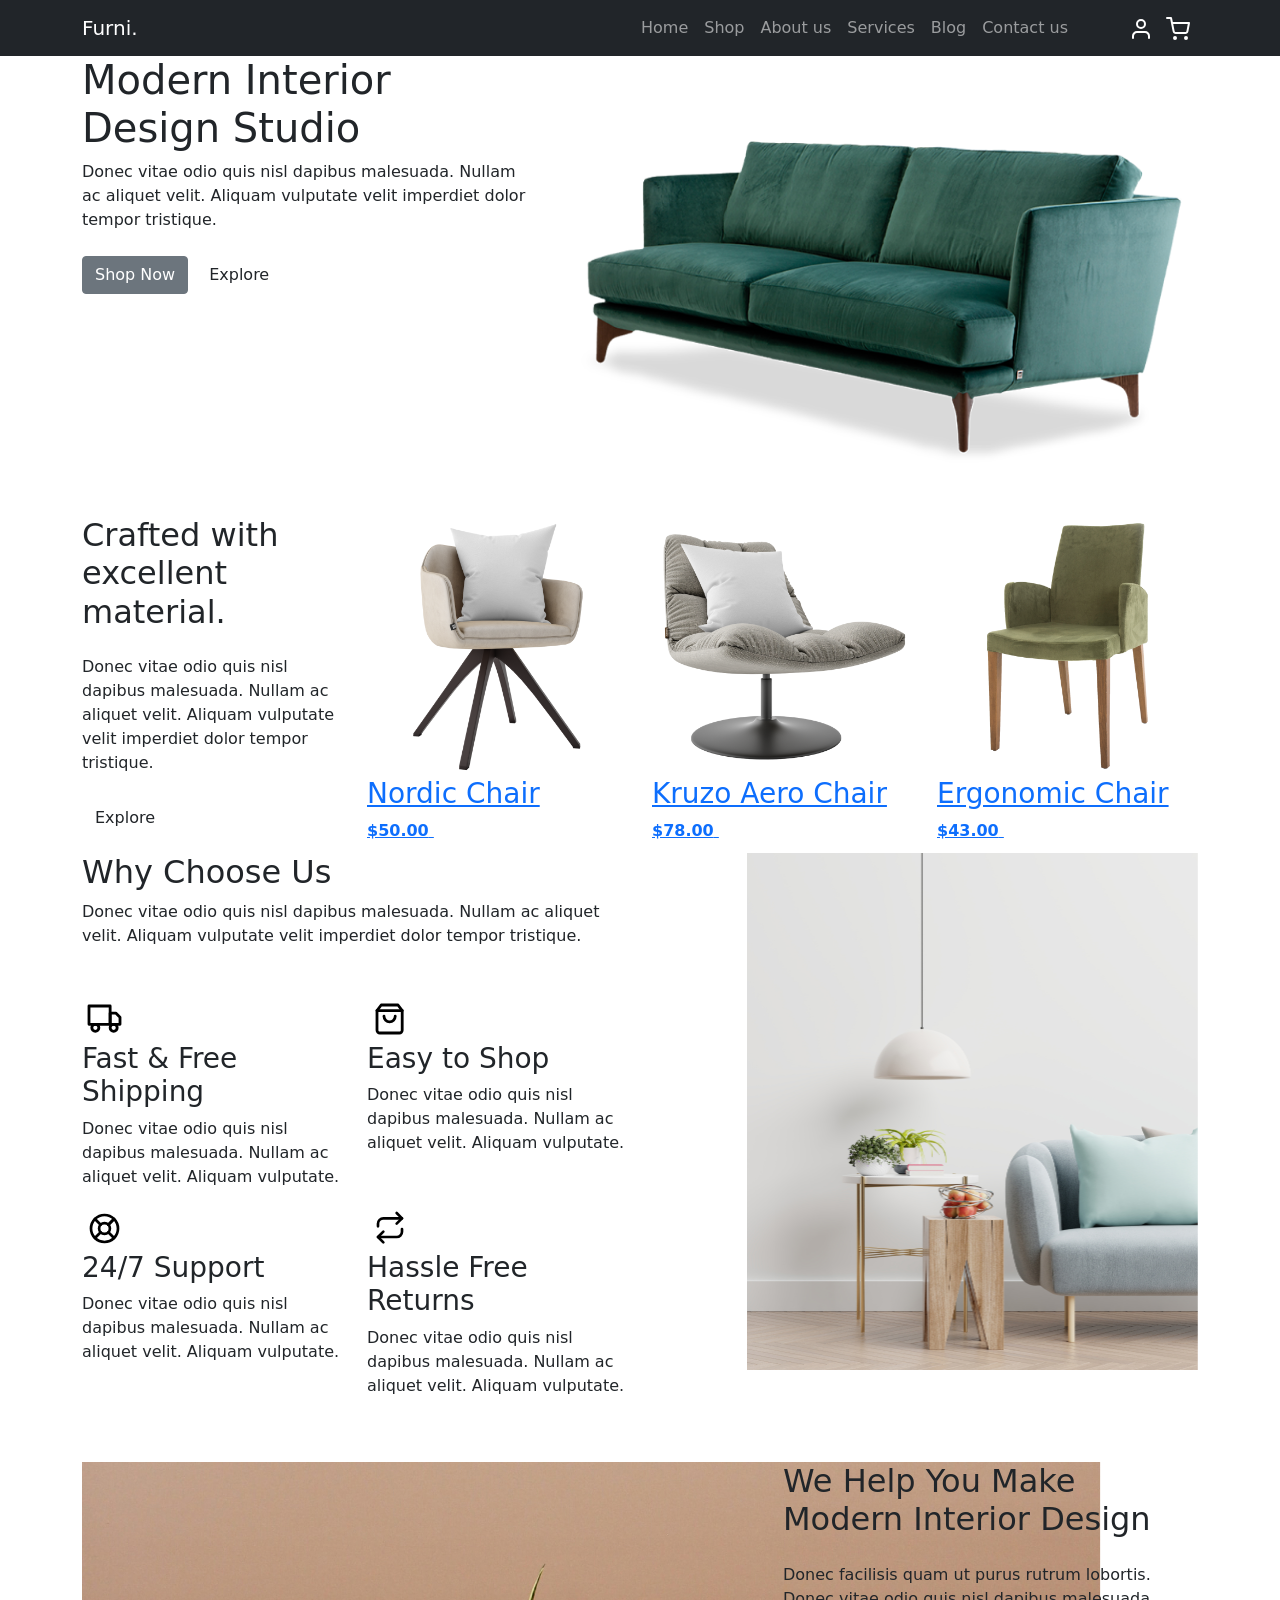
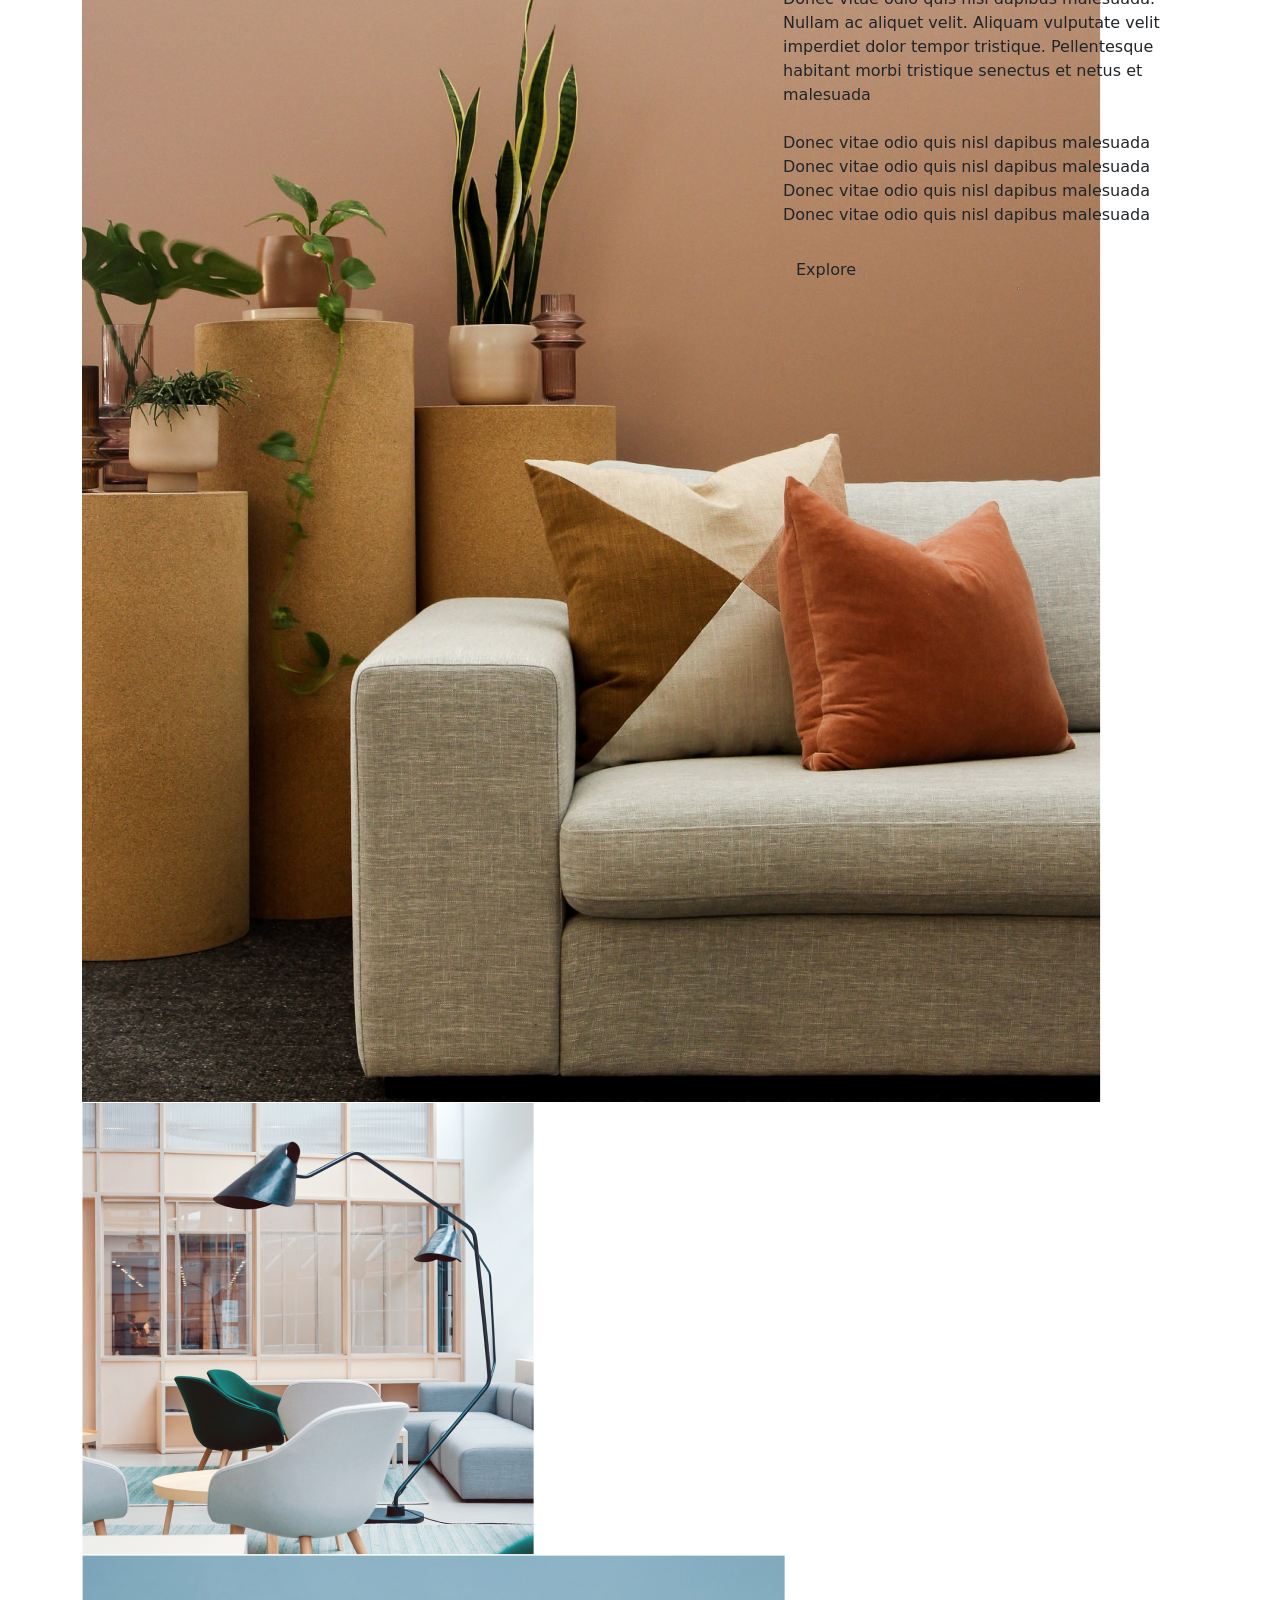
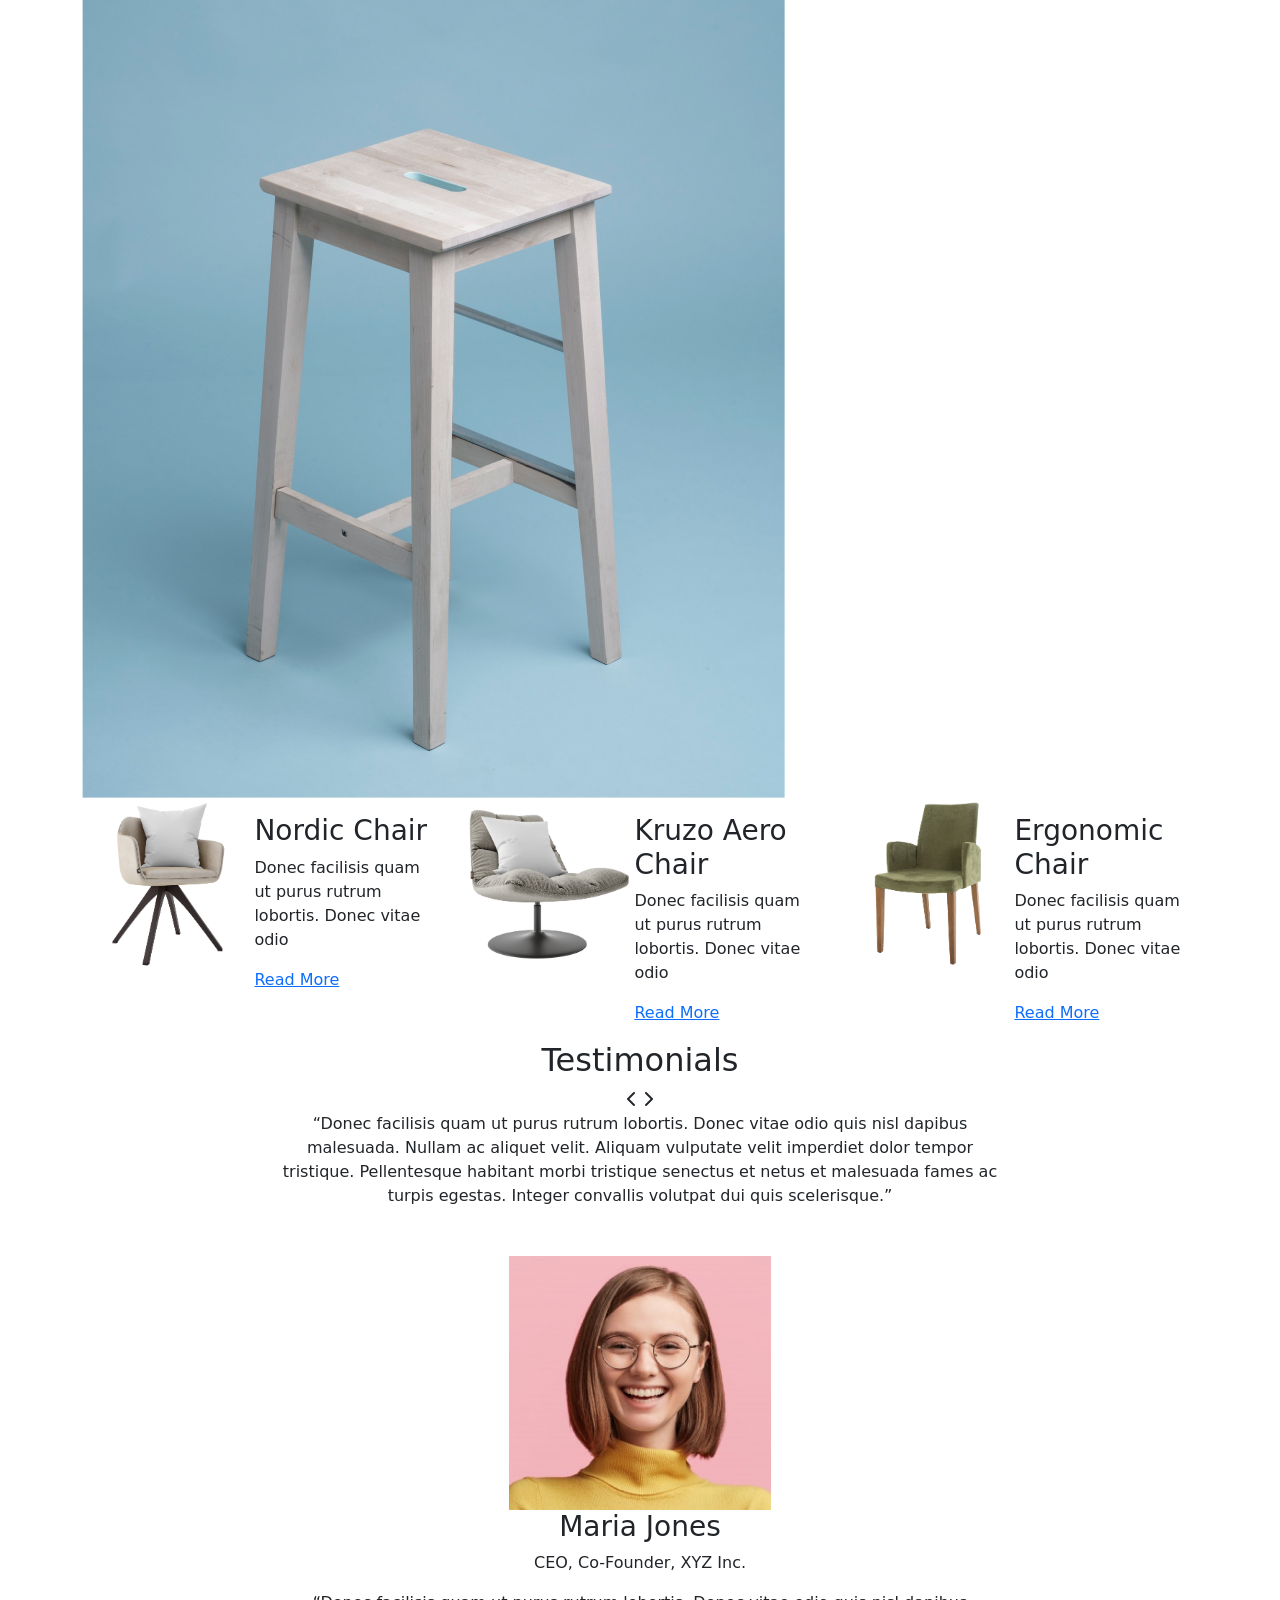
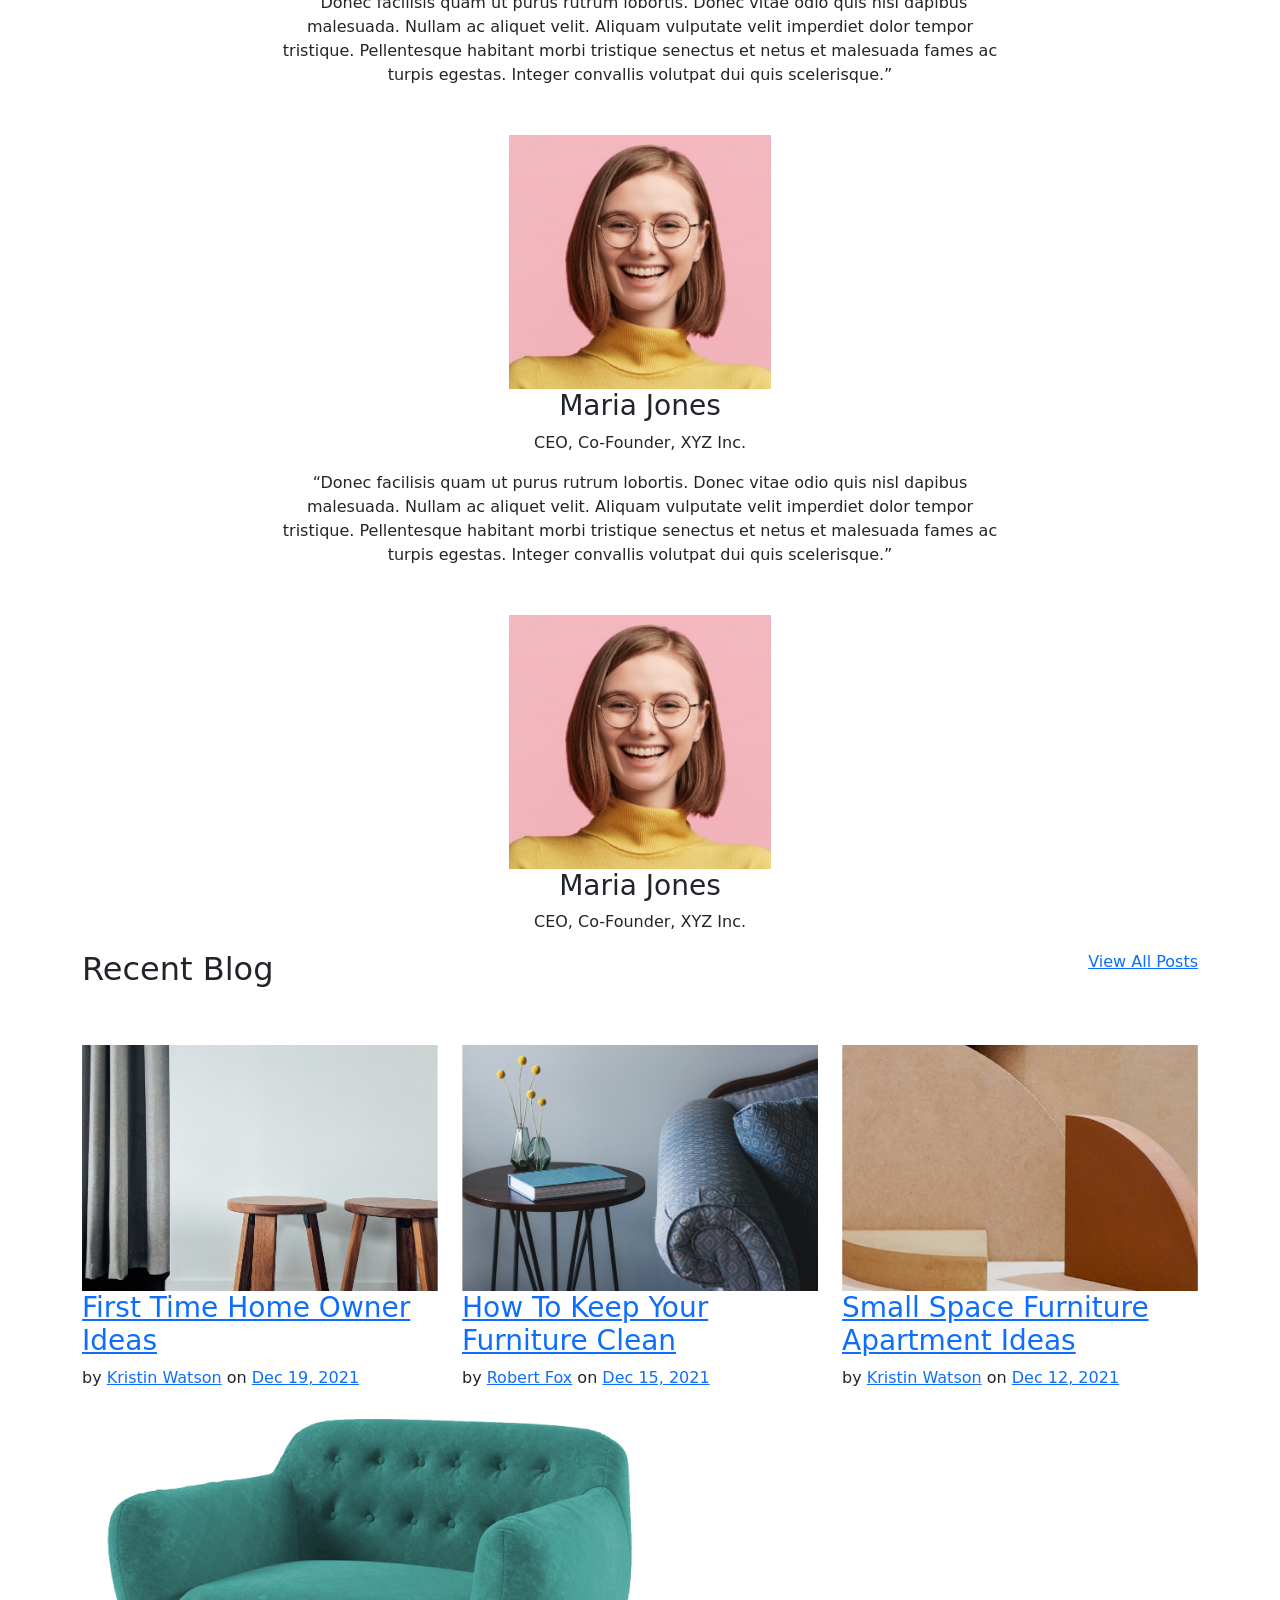
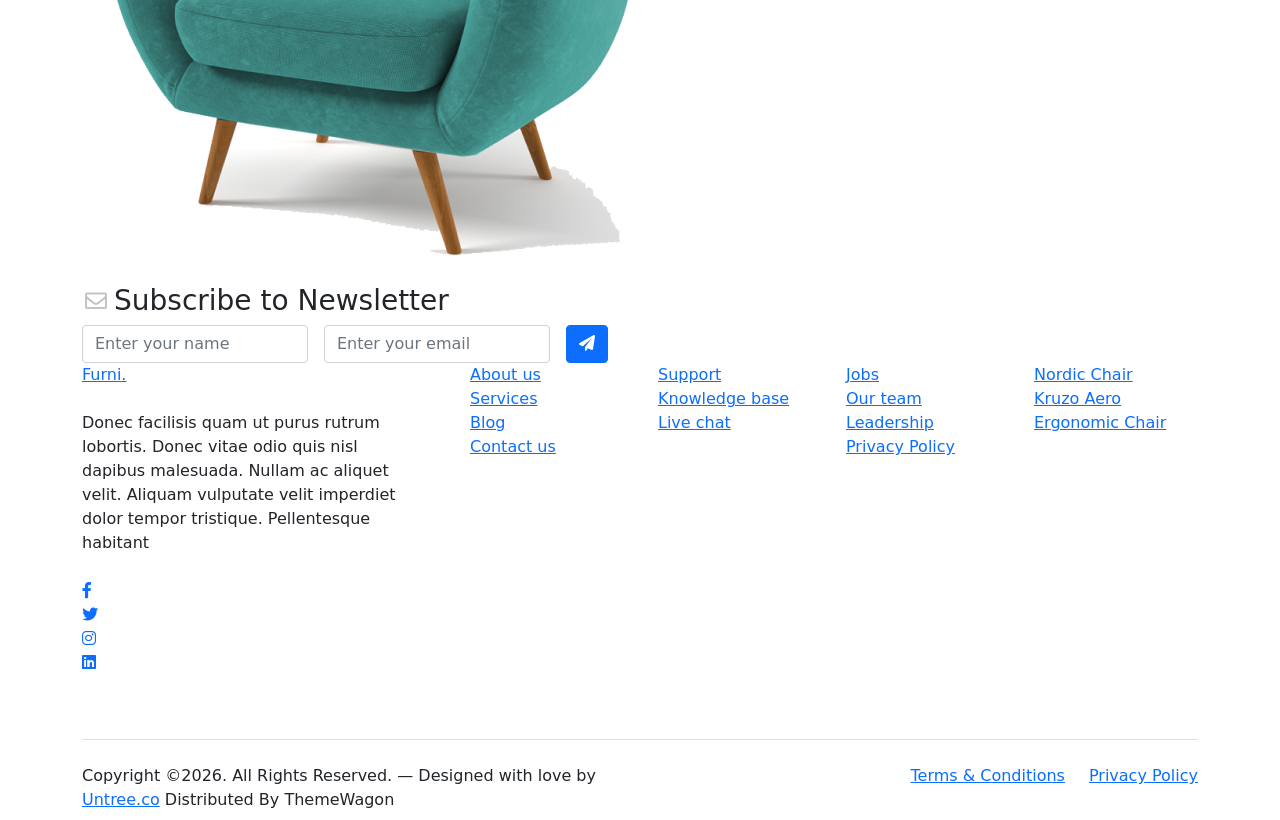
==== furni-1.0.0/index.html @ 8f964f60 "fist commit" ====
<!-- /*
* Bootstrap 5
* Template Name: Furni
* Template Author: Untree.co
* Template URI: https://untree.co/
* License: https://creativecommons.org/licenses/by/3.0/
*/ -->
<!doctype html>
<html lang="en">
<head>
  <meta charset="utf-8">
  <meta name="viewport" content="width=device-width, initial-scale=1, shrink-to-fit=no">
  <meta name="author" content="Untree.co">
  <link rel="shortcut icon" href="favicon.png">

  <meta name="description" content="" />
  <meta name="keywords" content="bootstrap, bootstrap4" />

		<!-- Bootstrap CSS -->
		<link href="css/bootstrap.min.css" rel="stylesheet">
		<link href="https://cdnjs.cloudflare.com/ajax/libs/font-awesome/6.0.0-beta3/css/all.min.css" rel="stylesheet">
		<link href="css/tiny-slider.css" rel="stylesheet">
		<link href="css/style.css" rel="stylesheet">
		<title>Furni Free Bootstrap 5 Template for Furniture and Interior Design Websites by Untree.co </title>
	</head>

	<body>

		<!-- Start Header/Navigation -->
		<nav class="custom-navbar navbar navbar navbar-expand-md navbar-dark bg-dark" arial-label="Furni navigation bar">

			<div class="container">
				<a class="navbar-brand" href="index.html">Furni<span>.</span></a>

				<button class="navbar-toggler" type="button" data-bs-toggle="collapse" data-bs-target="#navbarsFurni" aria-controls="navbarsFurni" aria-expanded="false" aria-label="Toggle navigation">
					<span class="navbar-toggler-icon"></span>
				</button>

				<div class="collapse navbar-collapse" id="navbarsFurni">
					<ul class="custom-navbar-nav navbar-nav ms-auto mb-2 mb-md-0">
						<li class="nav-item active">
							<a class="nav-link" href="index.html">Home</a>
						</li>
						<li><a class="nav-link" href="shop.html">Shop</a></li>
						<li><a class="nav-link" href="about.html">About us</a></li>
						<li><a class="nav-link" href="services.html">Services</a></li>
						<li><a class="nav-link" href="blog.html">Blog</a></li>
						<li><a class="nav-link" href="contact.html">Contact us</a></li>
					</ul>

					<ul class="custom-navbar-cta navbar-nav mb-2 mb-md-0 ms-5">
						<li><a class="nav-link" href="#"><img src="images/user.svg"></a></li>
						<li><a class="nav-link" href="cart.html"><img src="images/cart.svg"></a></li>
					</ul>
				</div>
			</div>
				
		</nav>
		<!-- End Header/Navigation -->

		<!-- Start Hero Section -->
			<div class="hero">
				<div class="container">
					<div class="row justify-content-between">
						<div class="col-lg-5">
							<div class="intro-excerpt">
								<h1>Modern Interior <span clsas="d-block">Design Studio</span></h1>
								<p class="mb-4">Donec vitae odio quis nisl dapibus malesuada. Nullam ac aliquet velit. Aliquam vulputate velit imperdiet dolor tempor tristique.</p>
								<p><a href="" class="btn btn-secondary me-2">Shop Now</a><a href="#" class="btn btn-white-outline">Explore</a></p>
							</div>
						</div>
						<div class="col-lg-7">
							<div class="hero-img-wrap">
								<img src="images/couch.png" class="img-fluid">
							</div>
						</div>
					</div>
				</div>
			</div>
		<!-- End Hero Section -->

		<!-- Start Product Section -->
		<div class="product-section">
			<div class="container">
				<div class="row">

					<!-- Start Column 1 -->
					<div class="col-md-12 col-lg-3 mb-5 mb-lg-0">
						<h2 class="mb-4 section-title">Crafted with excellent material.</h2>
						<p class="mb-4">Donec vitae odio quis nisl dapibus malesuada. Nullam ac aliquet velit. Aliquam vulputate velit imperdiet dolor tempor tristique. </p>
						<p><a href="shop.html" class="btn">Explore</a></p>
					</div> 
					<!-- End Column 1 -->

					<!-- Start Column 2 -->
					<div class="col-12 col-md-4 col-lg-3 mb-5 mb-md-0">
						<a class="product-item" href="cart.html">
							<img src="images/product-1.png" class="img-fluid product-thumbnail">
							<h3 class="product-title">Nordic Chair</h3>
							<strong class="product-price">$50.00</strong>

							<span class="icon-cross">
								<img src="images/cross.svg" class="img-fluid">
							</span>
						</a>
					</div> 
					<!-- End Column 2 -->

					<!-- Start Column 3 -->
					<div class="col-12 col-md-4 col-lg-3 mb-5 mb-md-0">
						<a class="product-item" href="cart.html">
							<img src="images/product-2.png" class="img-fluid product-thumbnail">
							<h3 class="product-title">Kruzo Aero Chair</h3>
							<strong class="product-price">$78.00</strong>

							<span class="icon-cross">
								<img src="images/cross.svg" class="img-fluid">
							</span>
						</a>
					</div>
					<!-- End Column 3 -->

					<!-- Start Column 4 -->
					<div class="col-12 col-md-4 col-lg-3 mb-5 mb-md-0">
						<a class="product-item" href="cart.html">
							<img src="images/product-3.png" class="img-fluid product-thumbnail">
							<h3 class="product-title">Ergonomic Chair</h3>
							<strong class="product-price">$43.00</strong>

							<span class="icon-cross">
								<img src="images/cross.svg" class="img-fluid">
							</span>
						</a>
					</div>
					<!-- End Column 4 -->

				</div>
			</div>
		</div>
		<!-- End Product Section -->

		<!-- Start Why Choose Us Section -->
		<div class="why-choose-section">
			<div class="container">
				<div class="row justify-content-between">
					<div class="col-lg-6">
						<h2 class="section-title">Why Choose Us</h2>
						<p>Donec vitae odio quis nisl dapibus malesuada. Nullam ac aliquet velit. Aliquam vulputate velit imperdiet dolor tempor tristique.</p>

						<div class="row my-5">
							<div class="col-6 col-md-6">
								<div class="feature">
									<div class="icon">
										<img src="images/truck.svg" alt="Image" class="imf-fluid">
									</div>
									<h3>Fast &amp; Free Shipping</h3>
									<p>Donec vitae odio quis nisl dapibus malesuada. Nullam ac aliquet velit. Aliquam vulputate.</p>
								</div>
							</div>

							<div class="col-6 col-md-6">
								<div class="feature">
									<div class="icon">
										<img src="images/bag.svg" alt="Image" class="imf-fluid">
									</div>
									<h3>Easy to Shop</h3>
									<p>Donec vitae odio quis nisl dapibus malesuada. Nullam ac aliquet velit. Aliquam vulputate.</p>
								</div>
							</div>

							<div class="col-6 col-md-6">
								<div class="feature">
									<div class="icon">
										<img src="images/support.svg" alt="Image" class="imf-fluid">
									</div>
									<h3>24/7 Support</h3>
									<p>Donec vitae odio quis nisl dapibus malesuada. Nullam ac aliquet velit. Aliquam vulputate.</p>
								</div>
							</div>

							<div class="col-6 col-md-6">
								<div class="feature">
									<div class="icon">
										<img src="images/return.svg" alt="Image" class="imf-fluid">
									</div>
									<h3>Hassle Free Returns</h3>
									<p>Donec vitae odio quis nisl dapibus malesuada. Nullam ac aliquet velit. Aliquam vulputate.</p>
								</div>
							</div>

						</div>
					</div>

					<div class="col-lg-5">
						<div class="img-wrap">
							<img src="images/why-choose-us-img.jpg" alt="Image" class="img-fluid">
						</div>
					</div>

				</div>
			</div>
		</div>
		<!-- End Why Choose Us Section -->

		<!-- Start We Help Section -->
		<div class="we-help-section">
			<div class="container">
				<div class="row justify-content-between">
					<div class="col-lg-7 mb-5 mb-lg-0">
						<div class="imgs-grid">
							<div class="grid grid-1"><img src="images/img-grid-1.jpg" alt="Untree.co"></div>
							<div class="grid grid-2"><img src="images/img-grid-2.jpg" alt="Untree.co"></div>
							<div class="grid grid-3"><img src="images/img-grid-3.jpg" alt="Untree.co"></div>
						</div>
					</div>
					<div class="col-lg-5 ps-lg-5">
						<h2 class="section-title mb-4">We Help You Make Modern Interior Design</h2>
						<p>Donec facilisis quam ut purus rutrum lobortis. Donec vitae odio quis nisl dapibus malesuada. Nullam ac aliquet velit. Aliquam vulputate velit imperdiet dolor tempor tristique. Pellentesque habitant morbi tristique senectus et netus et malesuada</p>

						<ul class="list-unstyled custom-list my-4">
							<li>Donec vitae odio quis nisl dapibus malesuada</li>
							<li>Donec vitae odio quis nisl dapibus malesuada</li>
							<li>Donec vitae odio quis nisl dapibus malesuada</li>
							<li>Donec vitae odio quis nisl dapibus malesuada</li>
						</ul>
						<p><a herf="#" class="btn">Explore</a></p>
					</div>
				</div>
			</div>
		</div>
		<!-- End We Help Section -->

		<!-- Start Popular Product -->
		<div class="popular-product">
			<div class="container">
				<div class="row">

					<div class="col-12 col-md-6 col-lg-4 mb-4 mb-lg-0">
						<div class="product-item-sm d-flex">
							<div class="thumbnail">
								<img src="images/product-1.png" alt="Image" class="img-fluid">
							</div>
							<div class="pt-3">
								<h3>Nordic Chair</h3>
								<p>Donec facilisis quam ut purus rutrum lobortis. Donec vitae odio </p>
								<p><a href="#">Read More</a></p>
							</div>
						</div>
					</div>

					<div class="col-12 col-md-6 col-lg-4 mb-4 mb-lg-0">
						<div class="product-item-sm d-flex">
							<div class="thumbnail">
								<img src="images/product-2.png" alt="Image" class="img-fluid">
							</div>
							<div class="pt-3">
								<h3>Kruzo Aero Chair</h3>
								<p>Donec facilisis quam ut purus rutrum lobortis. Donec vitae odio </p>
								<p><a href="#">Read More</a></p>
							</div>
						</div>
					</div>

					<div class="col-12 col-md-6 col-lg-4 mb-4 mb-lg-0">
						<div class="product-item-sm d-flex">
							<div class="thumbnail">
								<img src="images/product-3.png" alt="Image" class="img-fluid">
							</div>
							<div class="pt-3">
								<h3>Ergonomic Chair</h3>
								<p>Donec facilisis quam ut purus rutrum lobortis. Donec vitae odio </p>
								<p><a href="#">Read More</a></p>
							</div>
						</div>
					</div>

				</div>
			</div>
		</div>
		<!-- End Popular Product -->

		<!-- Start Testimonial Slider -->
		<div class="testimonial-section">
			<div class="container">
				<div class="row">
					<div class="col-lg-7 mx-auto text-center">
						<h2 class="section-title">Testimonials</h2>
					</div>
				</div>

				<div class="row justify-content-center">
					<div class="col-lg-12">
						<div class="testimonial-slider-wrap text-center">

							<div id="testimonial-nav">
								<span class="prev" data-controls="prev"><span class="fa fa-chevron-left"></span></span>
								<span class="next" data-controls="next"><span class="fa fa-chevron-right"></span></span>
							</div>

							<div class="testimonial-slider">
								
								<div class="item">
									<div class="row justify-content-center">
										<div class="col-lg-8 mx-auto">

											<div class="testimonial-block text-center">
												<blockquote class="mb-5">
													<p>&ldquo;Donec facilisis quam ut purus rutrum lobortis. Donec vitae odio quis nisl dapibus malesuada. Nullam ac aliquet velit. Aliquam vulputate velit imperdiet dolor tempor tristique. Pellentesque habitant morbi tristique senectus et netus et malesuada fames ac turpis egestas. Integer convallis volutpat dui quis scelerisque.&rdquo;</p>
												</blockquote>

												<div class="author-info">
													<div class="author-pic">
														<img src="images/person-1.png" alt="Maria Jones" class="img-fluid">
													</div>
													<h3 class="font-weight-bold">Maria Jones</h3>
													<span class="position d-block mb-3">CEO, Co-Founder, XYZ Inc.</span>
												</div>
											</div>

										</div>
									</div>
								</div> 
								<!-- END item -->

								<div class="item">
									<div class="row justify-content-center">
										<div class="col-lg-8 mx-auto">

											<div class="testimonial-block text-center">
												<blockquote class="mb-5">
													<p>&ldquo;Donec facilisis quam ut purus rutrum lobortis. Donec vitae odio quis nisl dapibus malesuada. Nullam ac aliquet velit. Aliquam vulputate velit imperdiet dolor tempor tristique. Pellentesque habitant morbi tristique senectus et netus et malesuada fames ac turpis egestas. Integer convallis volutpat dui quis scelerisque.&rdquo;</p>
												</blockquote>

												<div class="author-info">
													<div class="author-pic">
														<img src="images/person-1.png" alt="Maria Jones" class="img-fluid">
													</div>
													<h3 class="font-weight-bold">Maria Jones</h3>
													<span class="position d-block mb-3">CEO, Co-Founder, XYZ Inc.</span>
												</div>
											</div>

										</div>
									</div>
								</div> 
								<!-- END item -->

								<div class="item">
									<div class="row justify-content-center">
										<div class="col-lg-8 mx-auto">

											<div class="testimonial-block text-center">
												<blockquote class="mb-5">
													<p>&ldquo;Donec facilisis quam ut purus rutrum lobortis. Donec vitae odio quis nisl dapibus malesuada. Nullam ac aliquet velit. Aliquam vulputate velit imperdiet dolor tempor tristique. Pellentesque habitant morbi tristique senectus et netus et malesuada fames ac turpis egestas. Integer convallis volutpat dui quis scelerisque.&rdquo;</p>
												</blockquote>

												<div class="author-info">
													<div class="author-pic">
														<img src="images/person-1.png" alt="Maria Jones" class="img-fluid">
													</div>
													<h3 class="font-weight-bold">Maria Jones</h3>
													<span class="position d-block mb-3">CEO, Co-Founder, XYZ Inc.</span>
												</div>
											</div>

										</div>
									</div>
								</div> 
								<!-- END item -->

							</div>

						</div>
					</div>
				</div>
			</div>
		</div>
		<!-- End Testimonial Slider -->

		<!-- Start Blog Section -->
		<div class="blog-section">
			<div class="container">
				<div class="row mb-5">
					<div class="col-md-6">
						<h2 class="section-title">Recent Blog</h2>
					</div>
					<div class="col-md-6 text-start text-md-end">
						<a href="#" class="more">View All Posts</a>
					</div>
				</div>

				<div class="row">

					<div class="col-12 col-sm-6 col-md-4 mb-4 mb-md-0">
						<div class="post-entry">
							<a href="#" class="post-thumbnail"><img src="images/post-1.jpg" alt="Image" class="img-fluid"></a>
							<div class="post-content-entry">
								<h3><a href="#">First Time Home Owner Ideas</a></h3>
								<div class="meta">
									<span>by <a href="#">Kristin Watson</a></span> <span>on <a href="#">Dec 19, 2021</a></span>
								</div>
							</div>
						</div>
					</div>

					<div class="col-12 col-sm-6 col-md-4 mb-4 mb-md-0">
						<div class="post-entry">
							<a href="#" class="post-thumbnail"><img src="images/post-2.jpg" alt="Image" class="img-fluid"></a>
							<div class="post-content-entry">
								<h3><a href="#">How To Keep Your Furniture Clean</a></h3>
								<div class="meta">
									<span>by <a href="#">Robert Fox</a></span> <span>on <a href="#">Dec 15, 2021</a></span>
								</div>
							</div>
						</div>
					</div>

					<div class="col-12 col-sm-6 col-md-4 mb-4 mb-md-0">
						<div class="post-entry">
							<a href="#" class="post-thumbnail"><img src="images/post-3.jpg" alt="Image" class="img-fluid"></a>
							<div class="post-content-entry">
								<h3><a href="#">Small Space Furniture Apartment Ideas</a></h3>
								<div class="meta">
									<span>by <a href="#">Kristin Watson</a></span> <span>on <a href="#">Dec 12, 2021</a></span>
								</div>
							</div>
						</div>
					</div>

				</div>
			</div>
		</div>
		<!-- End Blog Section -->	

		<!-- Start Footer Section -->
		<footer class="footer-section">
			<div class="container relative">

				<div class="sofa-img">
					<img src="images/sofa.png" alt="Image" class="img-fluid">
				</div>

				<div class="row">
					<div class="col-lg-8">
						<div class="subscription-form">
							<h3 class="d-flex align-items-center"><span class="me-1"><img src="images/envelope-outline.svg" alt="Image" class="img-fluid"></span><span>Subscribe to Newsletter</span></h3>

							<form action="#" class="row g-3">
								<div class="col-auto">
									<input type="text" class="form-control" placeholder="Enter your name">
								</div>
								<div class="col-auto">
									<input type="email" class="form-control" placeholder="Enter your email">
								</div>
								<div class="col-auto">
									<button class="btn btn-primary">
										<span class="fa fa-paper-plane"></span>
									</button>
								</div>
							</form>

						</div>
					</div>
				</div>

				<div class="row g-5 mb-5">
					<div class="col-lg-4">
						<div class="mb-4 footer-logo-wrap"><a href="#" class="footer-logo">Furni<span>.</span></a></div>
						<p class="mb-4">Donec facilisis quam ut purus rutrum lobortis. Donec vitae odio quis nisl dapibus malesuada. Nullam ac aliquet velit. Aliquam vulputate velit imperdiet dolor tempor tristique. Pellentesque habitant</p>

						<ul class="list-unstyled custom-social">
							<li><a href="#"><span class="fa fa-brands fa-facebook-f"></span></a></li>
							<li><a href="#"><span class="fa fa-brands fa-twitter"></span></a></li>
							<li><a href="#"><span class="fa fa-brands fa-instagram"></span></a></li>
							<li><a href="#"><span class="fa fa-brands fa-linkedin"></span></a></li>
						</ul>
					</div>

					<div class="col-lg-8">
						<div class="row links-wrap">
							<div class="col-6 col-sm-6 col-md-3">
								<ul class="list-unstyled">
									<li><a href="#">About us</a></li>
									<li><a href="#">Services</a></li>
									<li><a href="#">Blog</a></li>
									<li><a href="#">Contact us</a></li>
								</ul>
							</div>

							<div class="col-6 col-sm-6 col-md-3">
								<ul class="list-unstyled">
									<li><a href="#">Support</a></li>
									<li><a href="#">Knowledge base</a></li>
									<li><a href="#">Live chat</a></li>
								</ul>
							</div>

							<div class="col-6 col-sm-6 col-md-3">
								<ul class="list-unstyled">
									<li><a href="#">Jobs</a></li>
									<li><a href="#">Our team</a></li>
									<li><a href="#">Leadership</a></li>
									<li><a href="#">Privacy Policy</a></li>
								</ul>
							</div>

							<div class="col-6 col-sm-6 col-md-3">
								<ul class="list-unstyled">
									<li><a href="#">Nordic Chair</a></li>
									<li><a href="#">Kruzo Aero</a></li>
									<li><a href="#">Ergonomic Chair</a></li>
								</ul>
							</div>
						</div>
					</div>

				</div>

				<div class="border-top copyright">
					<div class="row pt-4">
						<div class="col-lg-6">
							<p class="mb-2 text-center text-lg-start">Copyright &copy;<script>document.write(new Date().getFullYear());</script>. All Rights Reserved. &mdash; Designed with love by <a href="https://untree.co">Untree.co</a> Distributed By <a hreff="https://themewagon.com">ThemeWagon</a>  <!-- License information: https://untree.co/license/ -->
            </p>
						</div>

						<div class="col-lg-6 text-center text-lg-end">
							<ul class="list-unstyled d-inline-flex ms-auto">
								<li class="me-4"><a href="#">Terms &amp; Conditions</a></li>
								<li><a href="#">Privacy Policy</a></li>
							</ul>
						</div>

					</div>
				</div>

			</div>
		</footer>
		<!-- End Footer Section -->	


		<script src="js/bootstrap.bundle.min.js"></script>
		<script src="js/tiny-slider.js"></script>
		<script src="js/custom.js"></script>
	</body>

</html>
---- furni-1.0.0/css/tiny-slider.css ----
.tns-outer{padding:0 !important}.tns-outer [hidden]{display:none !important}.tns-outer [aria-controls],.tns-outer [data-action]{cursor:pointer}.tns-slider{-webkit-transition:all 0s;-moz-transition:all 0s;transition:all 0s}.tns-slider>.tns-item{-webkit-box-sizing:border-box;-moz-box-sizing:border-box;box-sizing:border-box}.tns-horizontal.tns-subpixel{white-space:nowrap}.tns-horizontal.tns-subpixel>.tns-item{display:inline-block;vertical-align:top;white-space:normal}.tns-horizontal.tns-no-subpixel:after{content:'';display:table;clear:both}.tns-horizontal.tns-no-subpixel>.tns-item{float:left}.tns-horizontal.tns-carousel.tns-no-subpixel>.tns-item{margin-right:-100%}.tns-no-calc{position:relative;left:0}.tns-gallery{position:relative;left:0;min-height:1px}.tns-gallery>.tns-item{position:absolute;left:-100%;-webkit-transition:transform 0s, opacity 0s;-moz-transition:transform 0s, opacity 0s;transition:transform 0s, opacity 0s}.tns-gallery>.tns-slide-active{position:relative;left:auto !important}.tns-gallery>.tns-moving{-webkit-transition:all 0.25s;-moz-transition:all 0.25s;transition:all 0.25s}.tns-autowidth{display:inline-block}.tns-lazy-img{-webkit-transition:opacity 0.6s;-moz-transition:opacity 0.6s;transition:opacity 0.6s;opacity:0.6}.tns-lazy-img.tns-complete{opacity:1}.tns-ah{-webkit-transition:height 0s;-moz-transition:height 0s;transition:height 0s}.tns-ovh{overflow:hidden}.tns-visually-hidden{position:absolute;left:-10000em}.tns-transparent{opacity:0;visibility:hidden}.tns-fadeIn{opacity:1;filter:alpha(opacity=100);z-index:0}.tns-normal,.tns-fadeOut{opacity:0;filter:alpha(opacity=0);z-index:-1}.tns-vpfix{white-space:nowrap}.tns-vpfix>div,.tns-vpfix>li{display:inline-block}.tns-t-subp2{margin:0 auto;width:310px;position:relative;height:10px;overflow:hidden}.tns-t-ct{width:2333.3333333%;width:-webkit-calc(100% * 70 / 3);width:-moz-calc(100% * 70 / 3);width:calc(100% * 70 / 3);position:absolute;right:0}.tns-t-ct:after{content:'';display:table;clear:both}.tns-t-ct>div{width:1.4285714%;width:-webkit-calc(100% / 70);width:-moz-calc(100% / 70);width:calc(100% / 70);height:10px;float:left}

/*# sourceMappingURL=sourcemaps/tiny-slider.css.map */
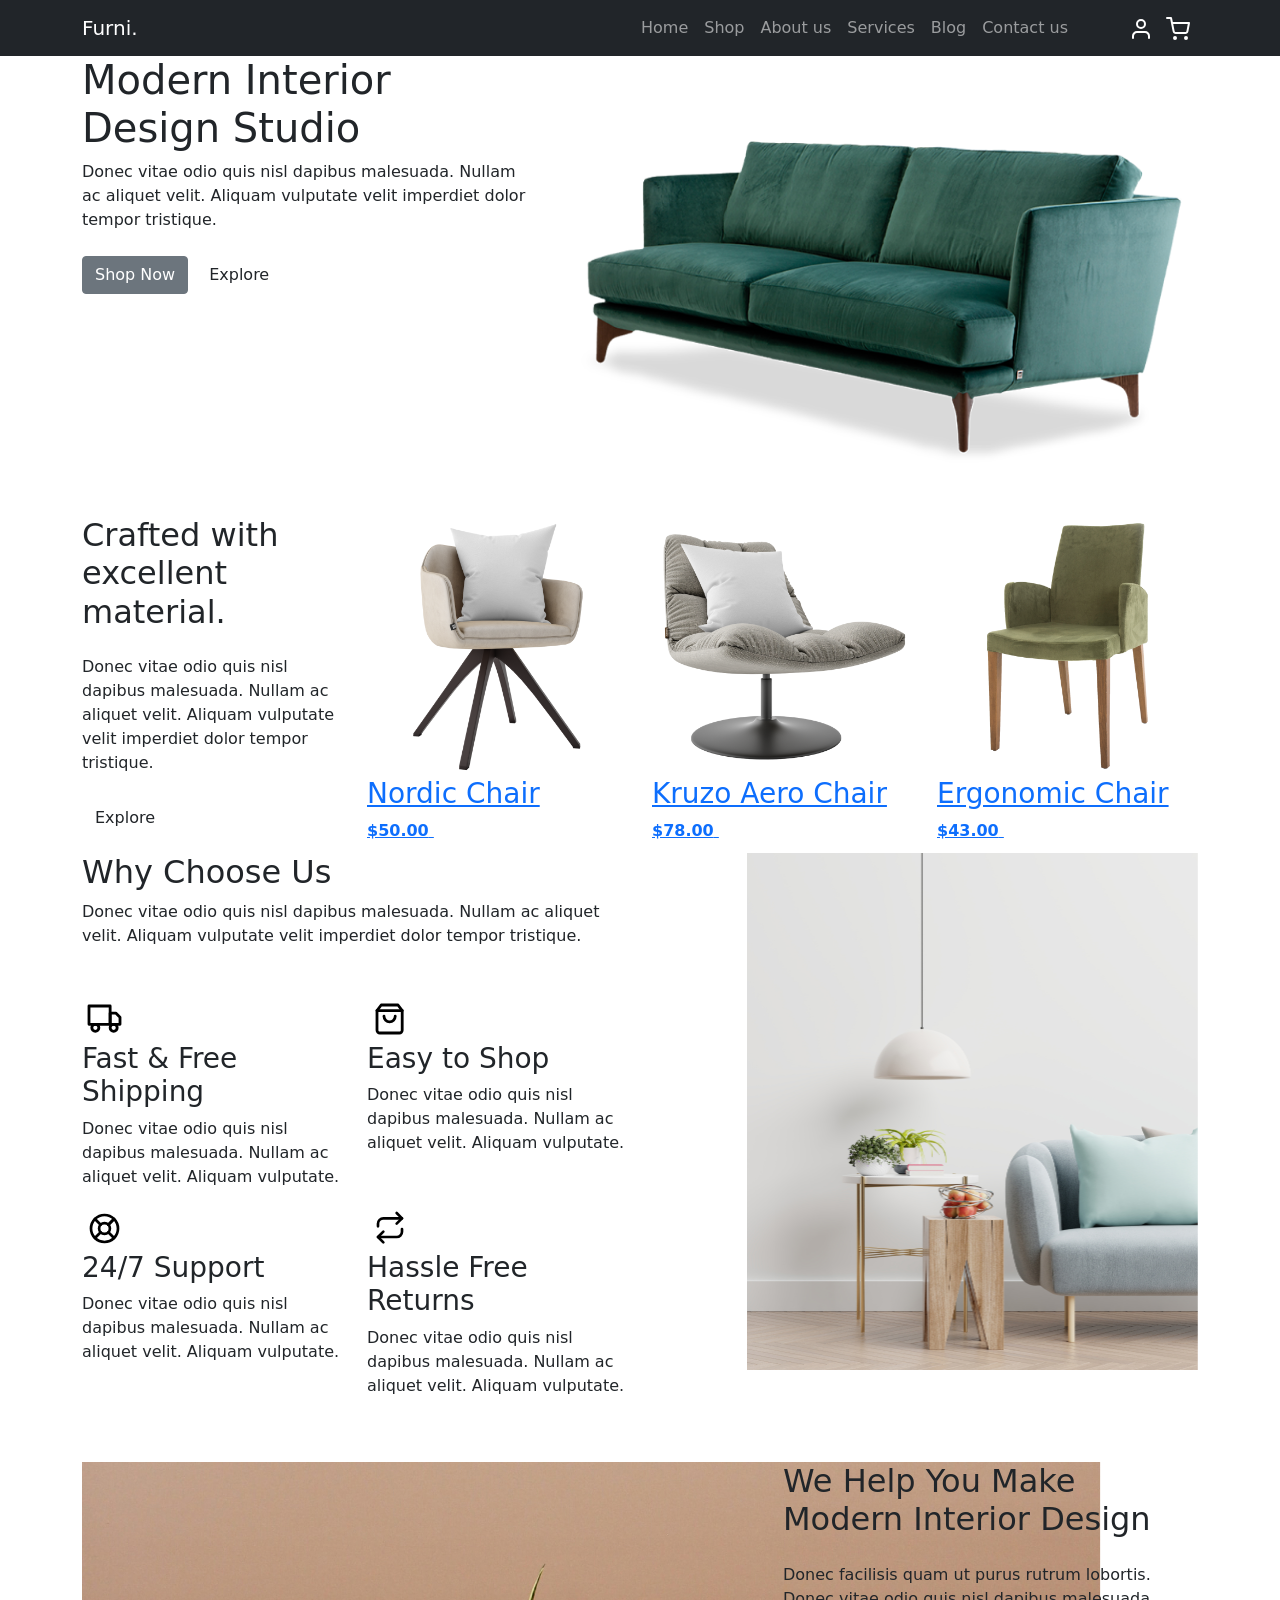
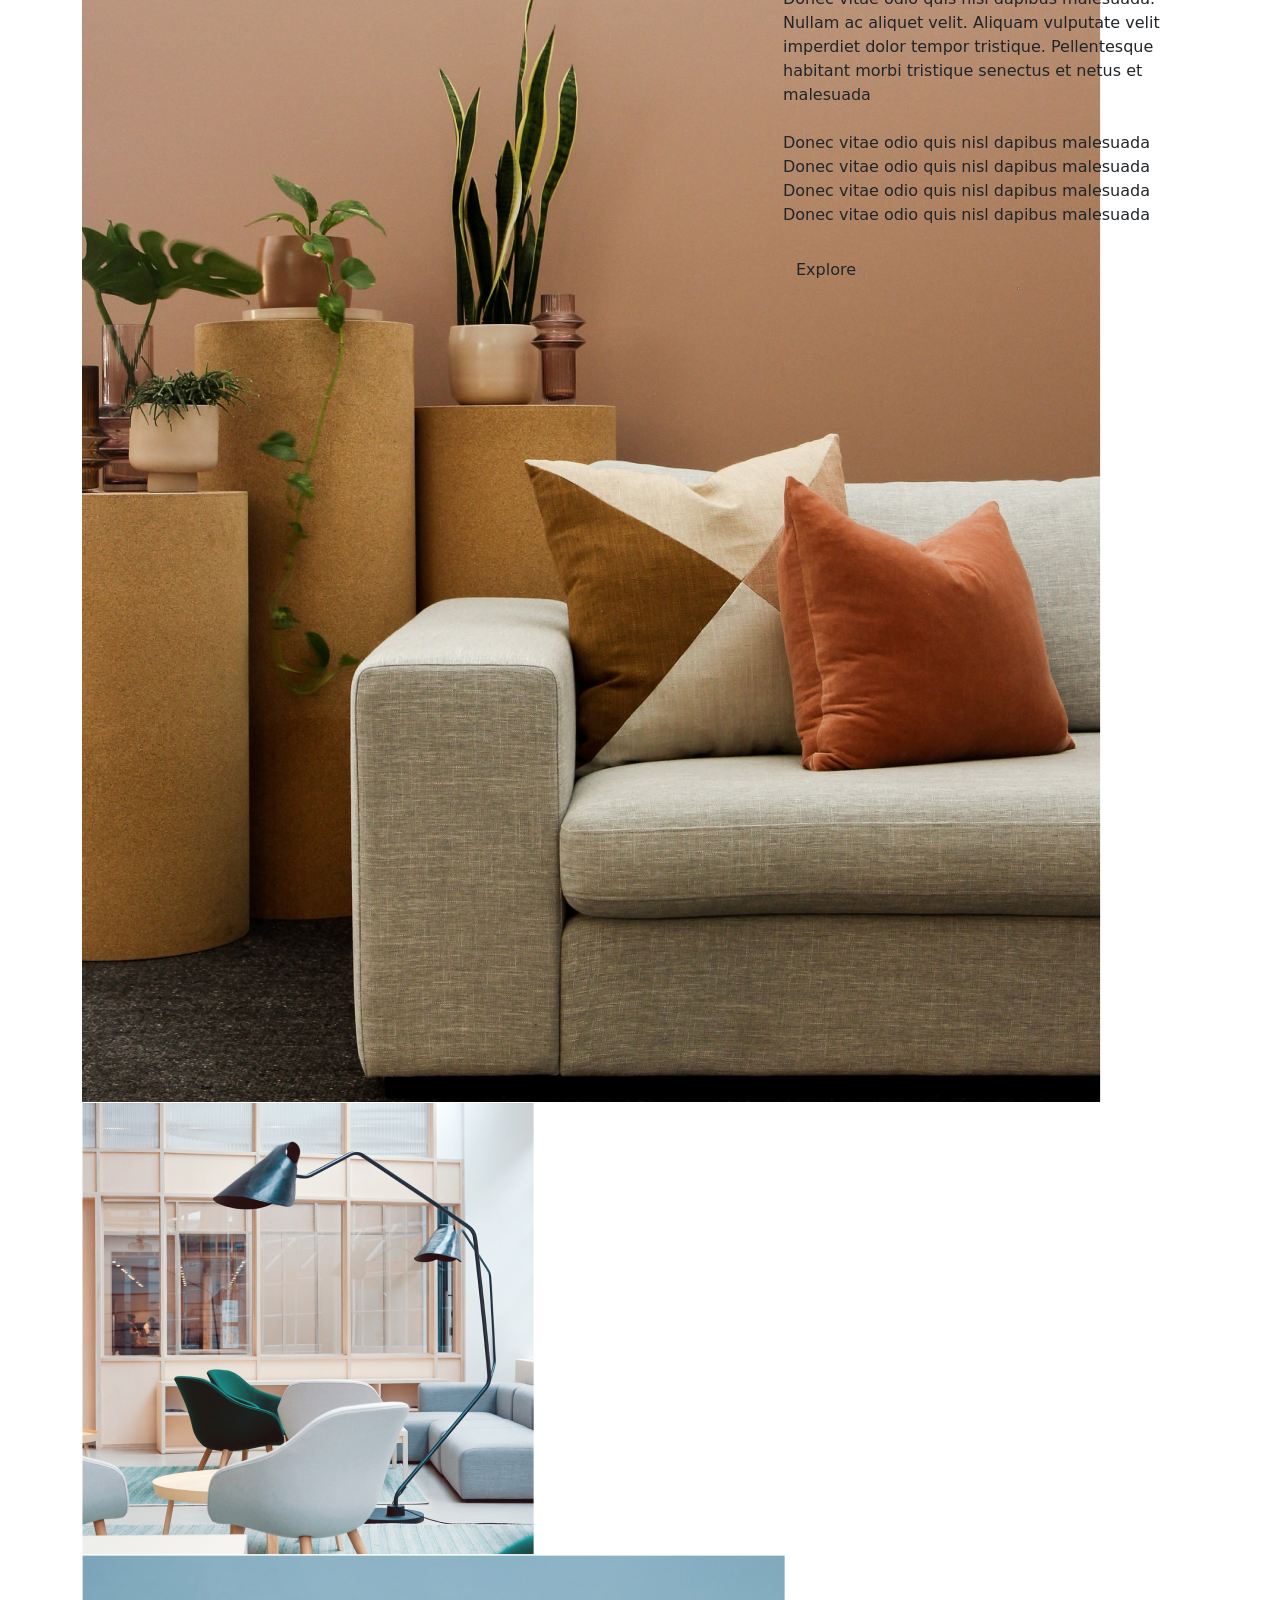
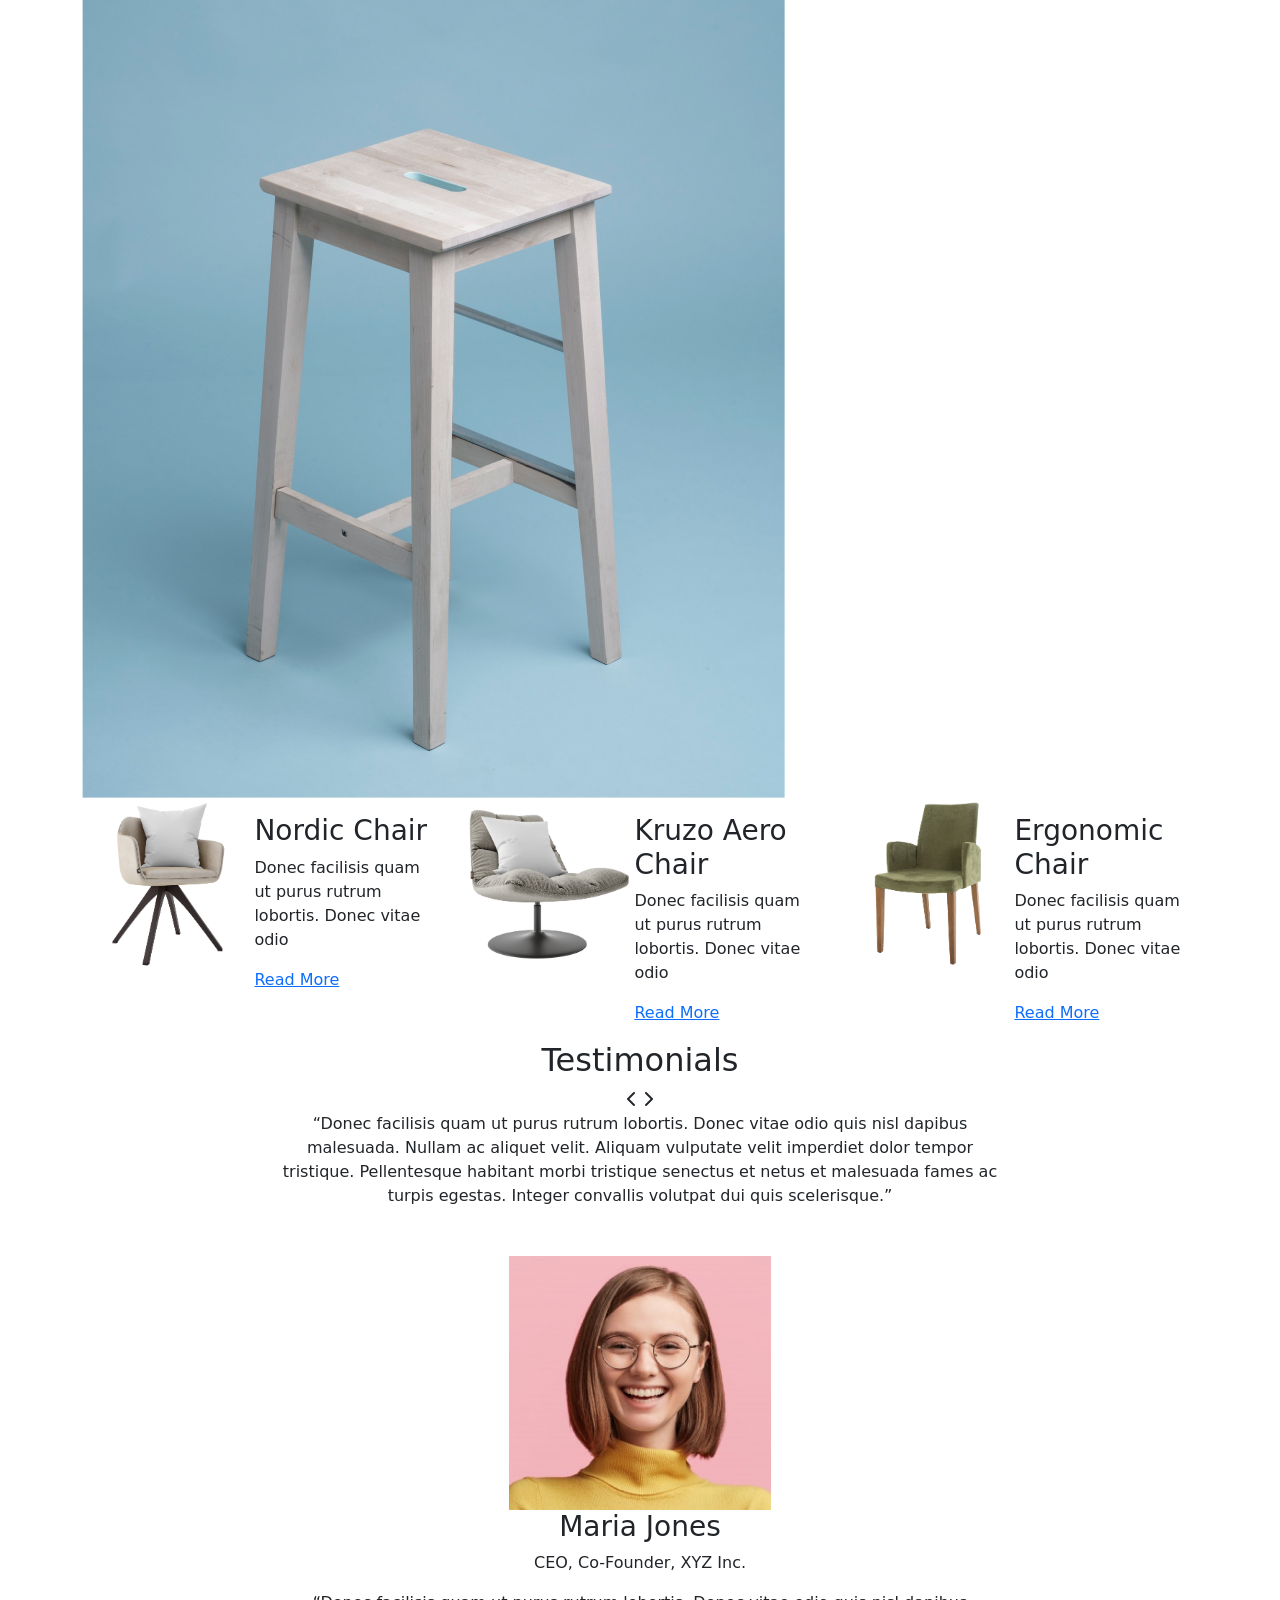
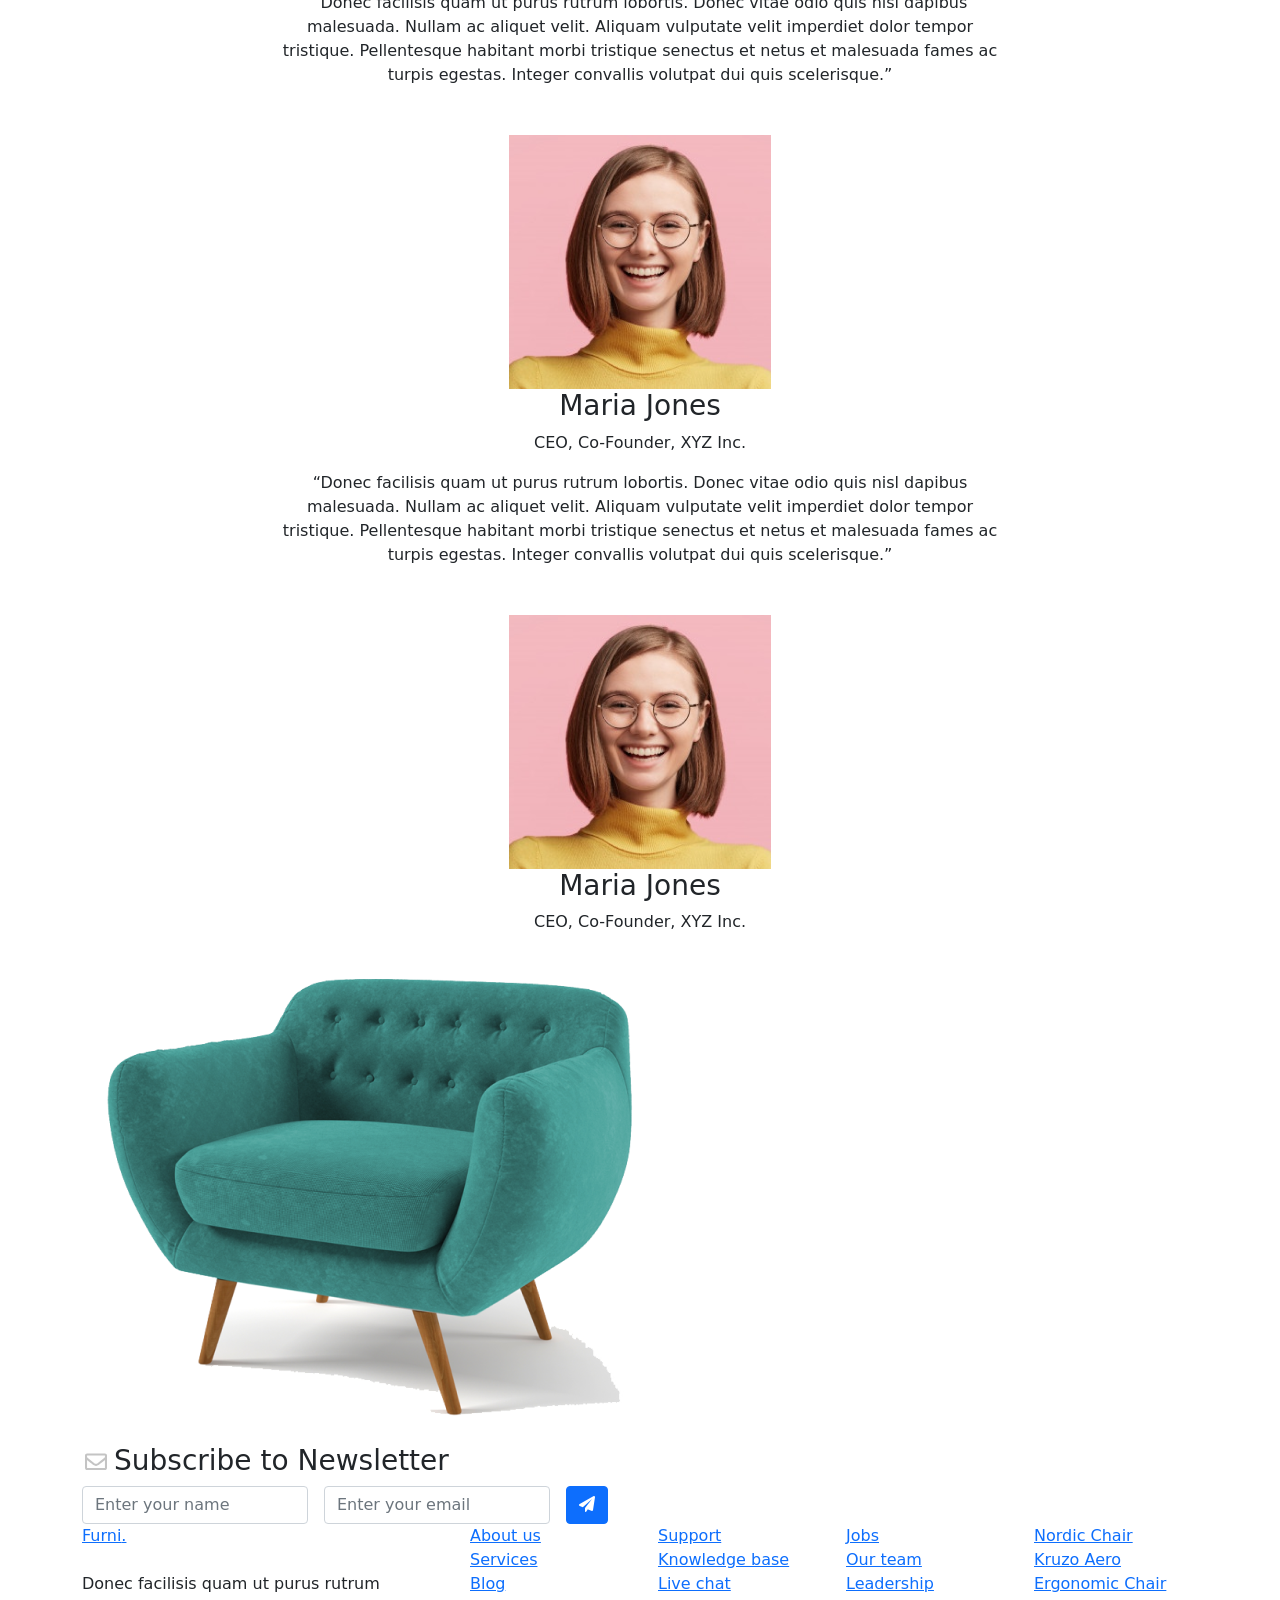
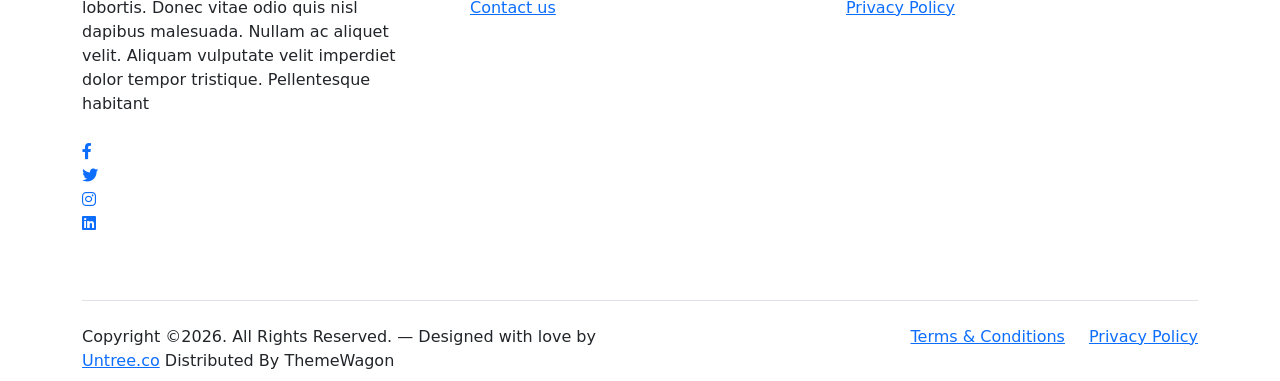
==== commit 14152fdc: "f commit" ====
--- a/furni-1.0.0/index.html
+++ b/furni-1.0.0/index.html
@@ -377,61 +377,7 @@
 		</div>
 		<!-- End Testimonial Slider -->
 
-		<!-- Start Blog Section -->
-		<div class="blog-section">
-			<div class="container">
-				<div class="row mb-5">
-					<div class="col-md-6">
-						<h2 class="section-title">Recent Blog</h2>
-					</div>
-					<div class="col-md-6 text-start text-md-end">
-						<a href="#" class="more">View All Posts</a>
-					</div>
-				</div>
-
-				<div class="row">
-
-					<div class="col-12 col-sm-6 col-md-4 mb-4 mb-md-0">
-						<div class="post-entry">
-							<a href="#" class="post-thumbnail"><img src="images/post-1.jpg" alt="Image" class="img-fluid"></a>
-							<div class="post-content-entry">
-								<h3><a href="#">First Time Home Owner Ideas</a></h3>
-								<div class="meta">
-									<span>by <a href="#">Kristin Watson</a></span> <span>on <a href="#">Dec 19, 2021</a></span>
-								</div>
-							</div>
-						</div>
-					</div>
-
-					<div class="col-12 col-sm-6 col-md-4 mb-4 mb-md-0">
-						<div class="post-entry">
-							<a href="#" class="post-thumbnail"><img src="images/post-2.jpg" alt="Image" class="img-fluid"></a>
-							<div class="post-content-entry">
-								<h3><a href="#">How To Keep Your Furniture Clean</a></h3>
-								<div class="meta">
-									<span>by <a href="#">Robert Fox</a></span> <span>on <a href="#">Dec 15, 2021</a></span>
-								</div>
-							</div>
-						</div>
-					</div>
-
-					<div class="col-12 col-sm-6 col-md-4 mb-4 mb-md-0">
-						<div class="post-entry">
-							<a href="#" class="post-thumbnail"><img src="images/post-3.jpg" alt="Image" class="img-fluid"></a>
-							<div class="post-content-entry">
-								<h3><a href="#">Small Space Furniture Apartment Ideas</a></h3>
-								<div class="meta">
-									<span>by <a href="#">Kristin Watson</a></span> <span>on <a href="#">Dec 12, 2021</a></span>
-								</div>
-							</div>
-						</div>
-					</div>
-
-				</div>
-			</div>
-		</div>
-		<!-- End Blog Section -->	
-
+		
 		<!-- Start Footer Section -->
 		<footer class="footer-section">
 			<div class="container relative">
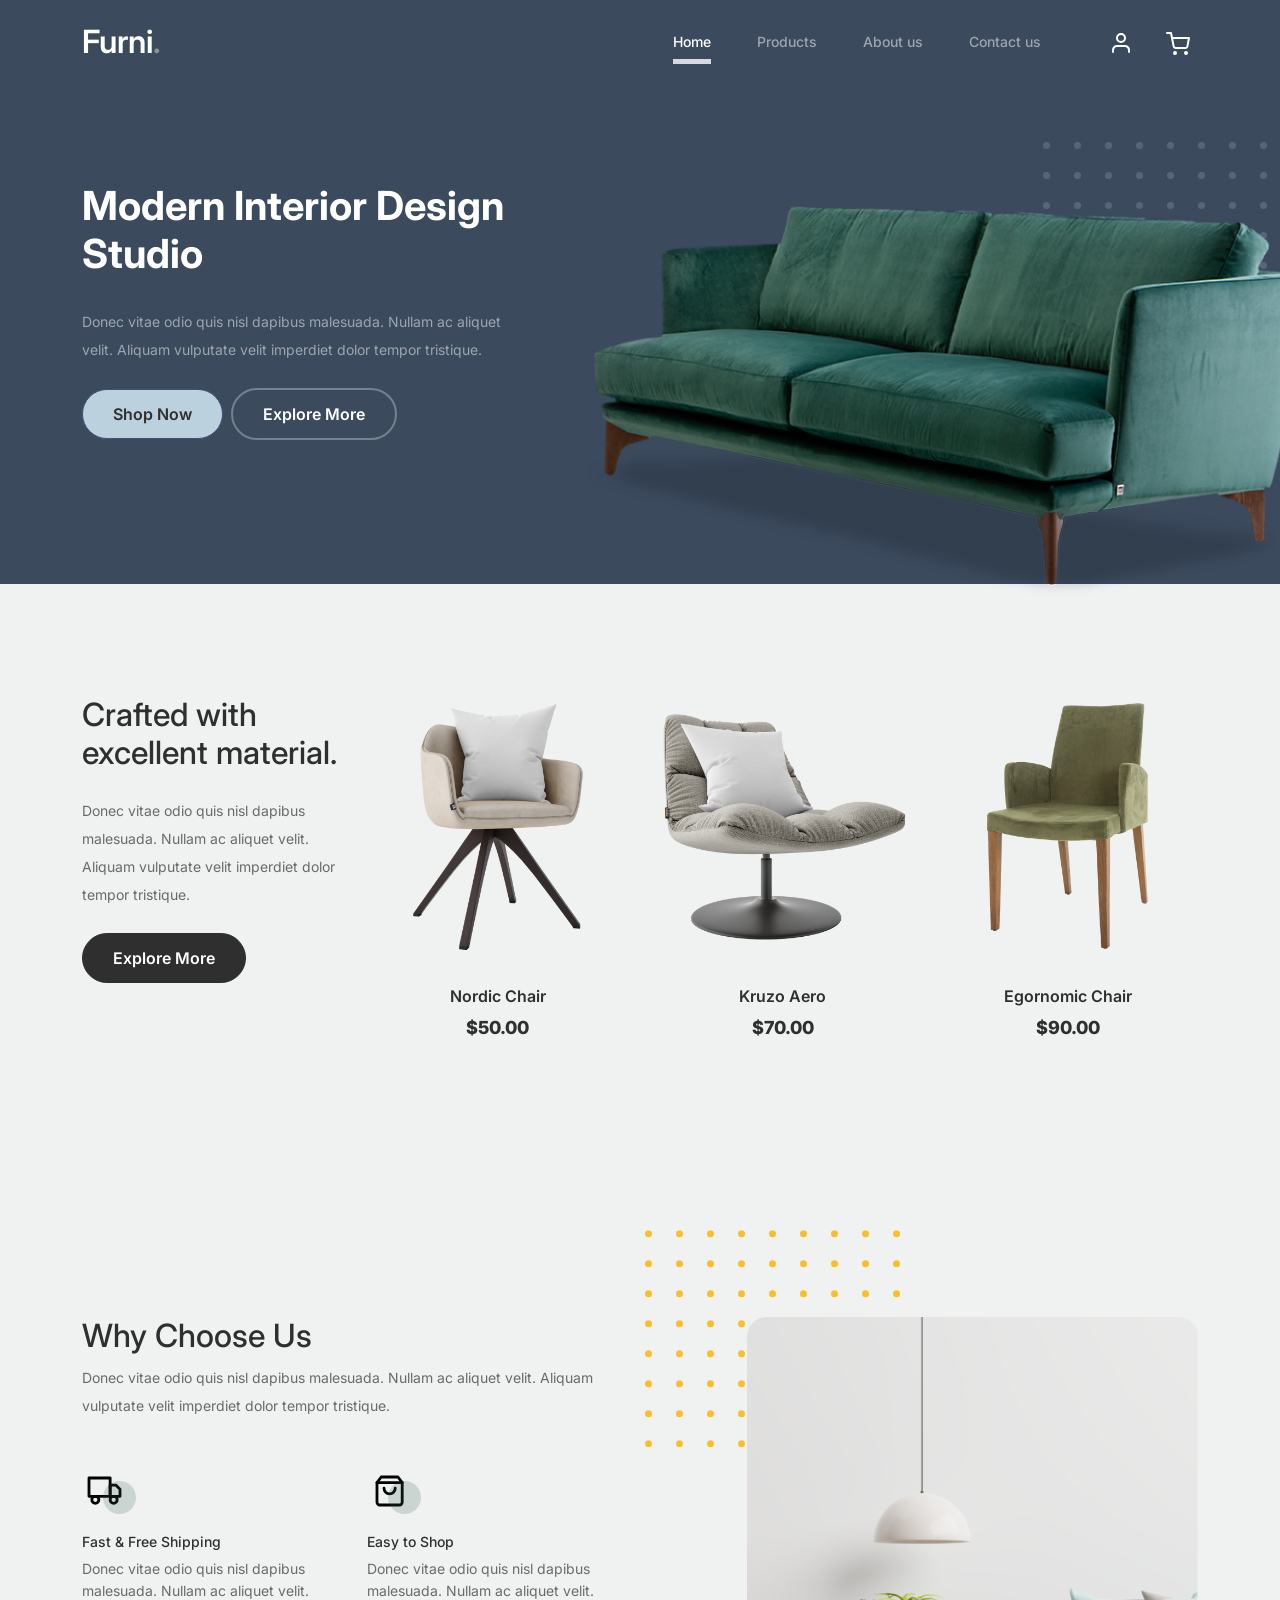
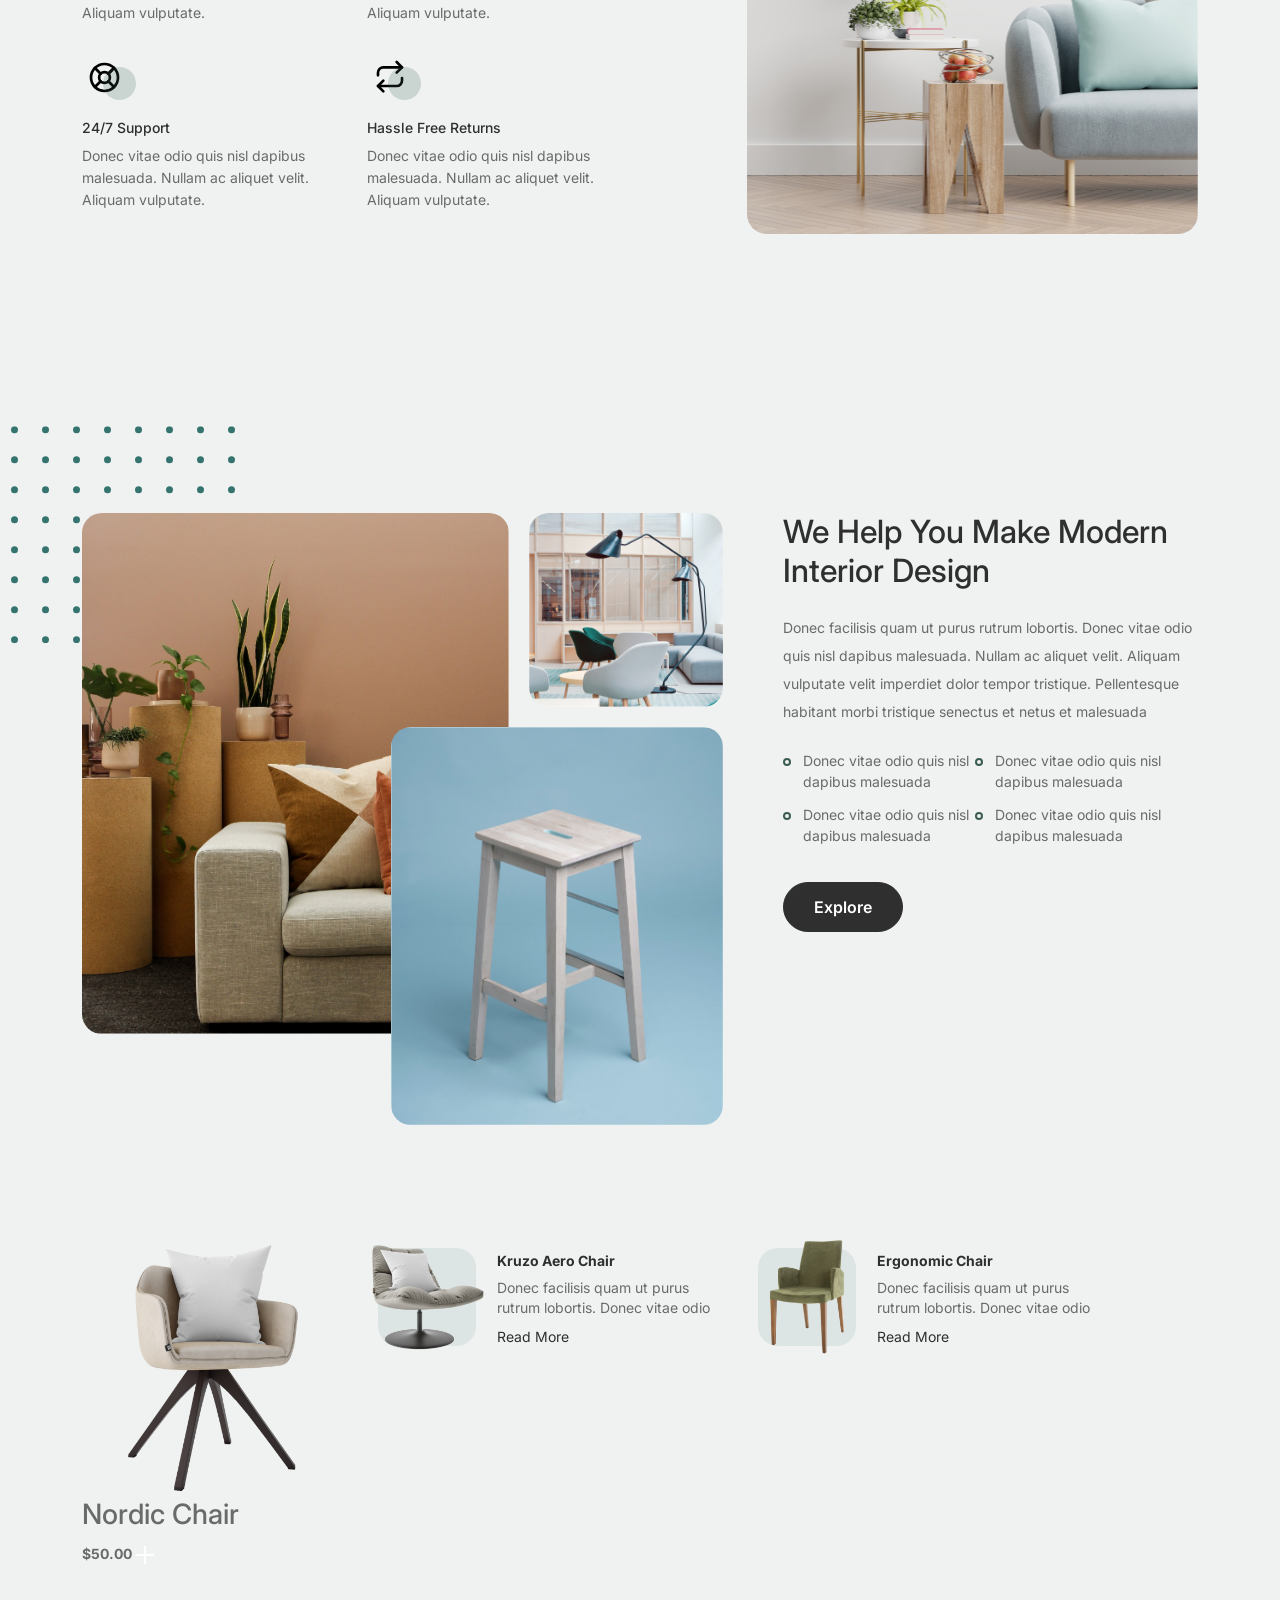
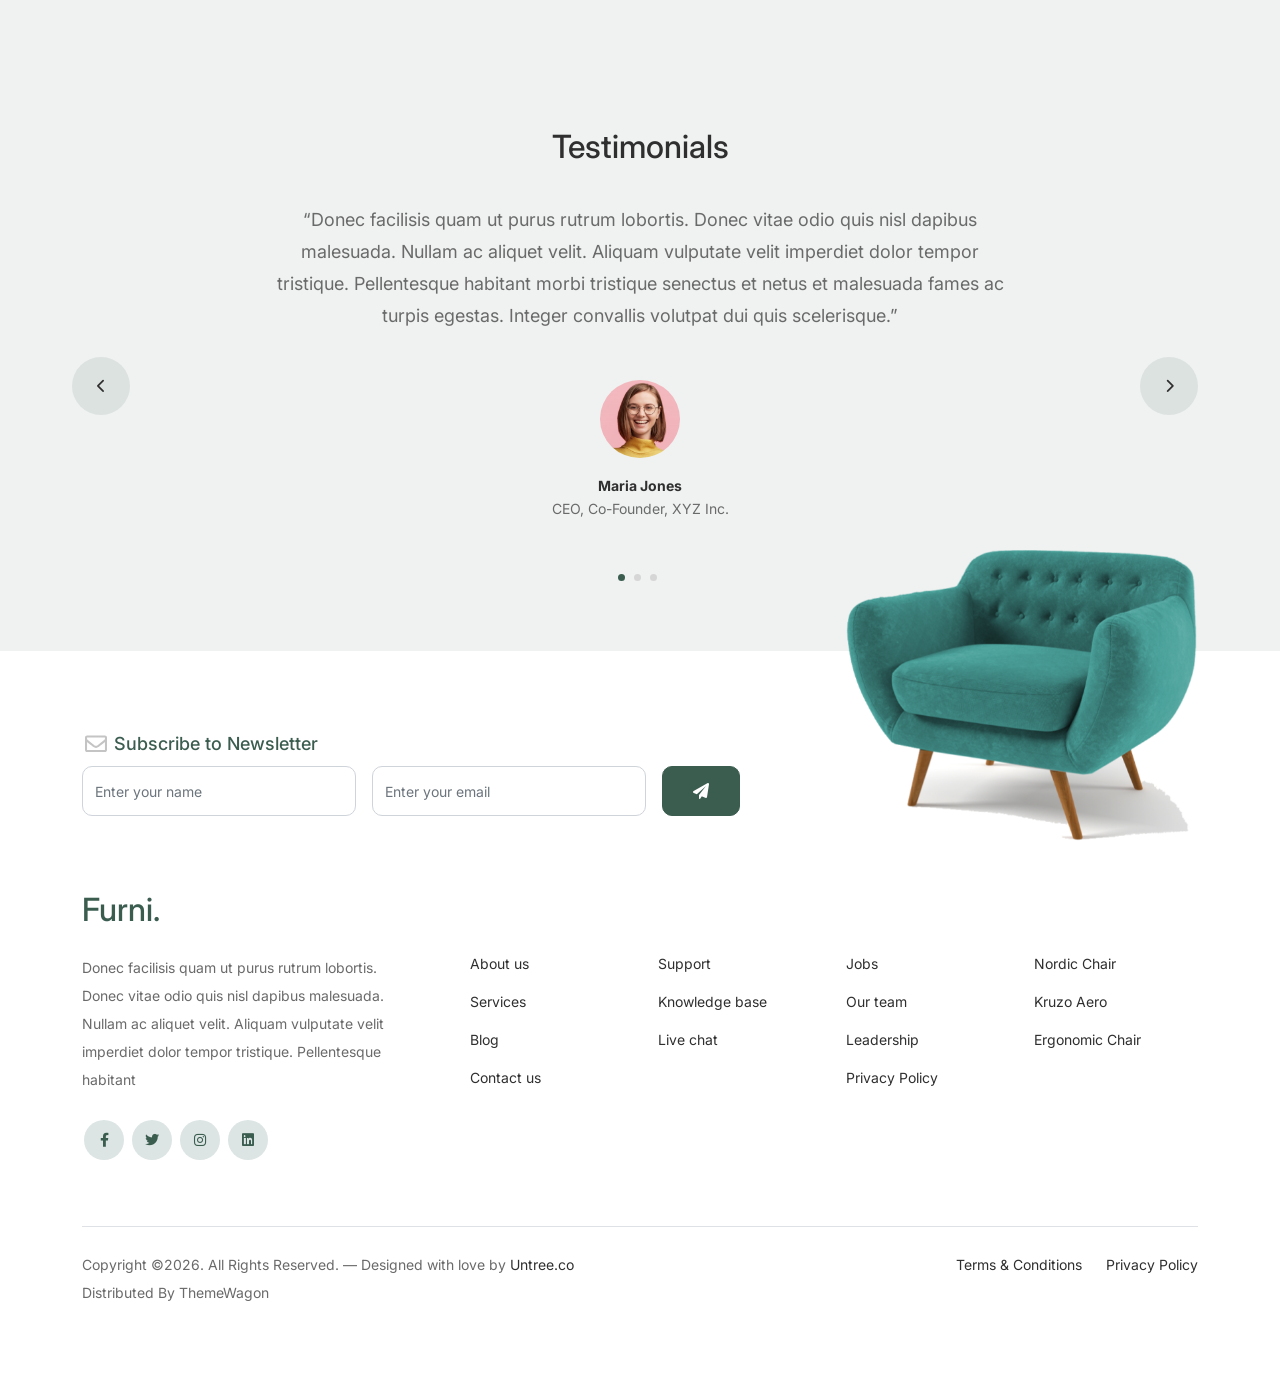
==== commit 3670e408: "s commit" ====
--- a/furni-1.0.0/index.html
+++ b/furni-1.0.0/index.html
@@ -1,10 +1,4 @@
-<!-- /*
-* Bootstrap 5
-* Template Name: Furni
-* Template Author: Untree.co
-* Template URI: https://untree.co/
-* License: https://creativecommons.org/licenses/by/3.0/
-*/ -->
+
 <!doctype html>
 <html lang="en">
 <head>
@@ -21,7 +15,7 @@
 		<link href="https://cdnjs.cloudflare.com/ajax/libs/font-awesome/6.0.0-beta3/css/all.min.css" rel="stylesheet">
 		<link href="css/tiny-slider.css" rel="stylesheet">
 		<link href="css/style.css" rel="stylesheet">
-		<title>Furni Free Bootstrap 5 Template for Furniture and Interior Design Websites by Untree.co </title>
+		<title>Furni</title>
 	</head>
 
 	<body>
@@ -41,15 +35,18 @@
 						<li class="nav-item active">
 							<a class="nav-link" href="index.html">Home</a>
 						</li>
-						<li><a class="nav-link" href="shop.html">Shop</a></li>
+						<li><a class="nav-link" href="shop.html">Products</a></li>
 						<li><a class="nav-link" href="about.html">About us</a></li>
-						<li><a class="nav-link" href="services.html">Services</a></li>
-						<li><a class="nav-link" href="blog.html">Blog</a></li>
 						<li><a class="nav-link" href="contact.html">Contact us</a></li>
 					</ul>
 
 					<ul class="custom-navbar-cta navbar-nav mb-2 mb-md-0 ms-5">
-						<li><a class="nav-link" href="#"><img src="images/user.svg"></a></li>
+						<li><a class="nav-link dropdown" href="#"><img src="images/user.svg"></a>
+							<!-- <ul class="" aria-labelledby="userDropdown">
+								<li><a class="dropdown-item" href="login.html">Login</a></li>
+								<li><a class="dropdown-item" href="signup.html">Register</a></li>
+							  </ul> -->
+						</li>
 						<li><a class="nav-link" href="cart.html"><img src="images/cart.svg"></a></li>
 					</ul>
 				</div>
@@ -66,7 +63,7 @@
 							<div class="intro-excerpt">
 								<h1>Modern Interior <span clsas="d-block">Design Studio</span></h1>
 								<p class="mb-4">Donec vitae odio quis nisl dapibus malesuada. Nullam ac aliquet velit. Aliquam vulputate velit imperdiet dolor tempor tristique.</p>
-								<p><a href="" class="btn btn-secondary me-2">Shop Now</a><a href="#" class="btn btn-white-outline">Explore</a></p>
+								<p><a href="" class="btn btn-secondary me-2">Shop Now</a><a href="#" class="btn btn-white-outline">Explore More</a></p>
 							</div>
 						</div>
 						<div class="col-lg-7">
@@ -88,49 +85,61 @@
 					<div class="col-md-12 col-lg-3 mb-5 mb-lg-0">
 						<h2 class="mb-4 section-title">Crafted with excellent material.</h2>
 						<p class="mb-4">Donec vitae odio quis nisl dapibus malesuada. Nullam ac aliquet velit. Aliquam vulputate velit imperdiet dolor tempor tristique. </p>
-						<p><a href="shop.html" class="btn">Explore</a></p>
+						<p><a href="shop.html" class="btn">Explore More</a></p>
 					</div> 
 					<!-- End Column 1 -->
 
 					<!-- Start Column 2 -->
 					<div class="col-12 col-md-4 col-lg-3 mb-5 mb-md-0">
-						<a class="product-item" href="cart.html">
+						<div class="product-item">
 							<img src="images/product-1.png" class="img-fluid product-thumbnail">
 							<h3 class="product-title">Nordic Chair</h3>
 							<strong class="product-price">$50.00</strong>
-
-							<span class="icon-cross">
-								<img src="images/cross.svg" class="img-fluid">
+						  
+							<span 
+							  class="icon-cross add-to-cart" 
+							  data-product='{"name":"Nordic Chair", "price":50, "image":"images/product-1.png"}'
+							  style="cursor:pointer;"
+							>
+							  <img src="images/cross.svg" class="img-fluid">
 							</span>
-						</a>
+						  </div>						  
 					</div> 
 					<!-- End Column 2 -->
 
 					<!-- Start Column 3 -->
 					<div class="col-12 col-md-4 col-lg-3 mb-5 mb-md-0">
-						<a class="product-item" href="cart.html">
+						<div class="product-item">
 							<img src="images/product-2.png" class="img-fluid product-thumbnail">
-							<h3 class="product-title">Kruzo Aero Chair</h3>
-							<strong class="product-price">$78.00</strong>
-
-							<span class="icon-cross">
-								<img src="images/cross.svg" class="img-fluid">
+							<h3 class="product-title">Kruzo Aero</h3>
+							<strong class="product-price">$70.00</strong>
+						  
+							<span 
+							  class="icon-cross add-to-cart" 
+							  data-product='{"name":"Kruzo Aero", "price":70, "image":"images/product-2.png"}'
+							  style="cursor:pointer;"
+							>
+							  <img src="images/cross.svg" class="img-fluid">
 							</span>
-						</a>
+						  </div>	
 					</div>
 					<!-- End Column 3 -->
 
 					<!-- Start Column 4 -->
 					<div class="col-12 col-md-4 col-lg-3 mb-5 mb-md-0">
-						<a class="product-item" href="cart.html">
+						<div class="product-item">
 							<img src="images/product-3.png" class="img-fluid product-thumbnail">
-							<h3 class="product-title">Ergonomic Chair</h3>
-							<strong class="product-price">$43.00</strong>
-
-							<span class="icon-cross">
-								<img src="images/cross.svg" class="img-fluid">
+							<h3 class="product-title">Egornomic Chair</h3>
+							<strong class="product-price">$90.00</strong>
+						  
+							<span 
+							  class="icon-cross add-to-cart" 
+							  data-product='{"name":"Egornomic Chair", "price":90, "image":"images/product-3.png"}'
+							  style="cursor:pointer;"
+							>
+							  <img src="images/cross.svg" class="img-fluid">
 							</span>
-						</a>
+						  </div>	
 					</div>
 					<!-- End Column 4 -->
 
@@ -235,18 +244,18 @@
 			<div class="container">
 				<div class="row">
 
-					<div class="col-12 col-md-6 col-lg-4 mb-4 mb-lg-0">
-						<div class="product-item-sm d-flex">
-							<div class="thumbnail">
-								<img src="images/product-1.png" alt="Image" class="img-fluid">
-							</div>
-							<div class="pt-3">
-								<h3>Nordic Chair</h3>
-								<p>Donec facilisis quam ut purus rutrum lobortis. Donec vitae odio </p>
-								<p><a href="#">Read More</a></p>
-							</div>
-						</div>
-					</div>
+					<div class="col-12 col-md-4 col-lg-3 mb-5 mb-md-0">
+						<div class="product-item">
+						  <img src="images/product-1.png" class="img-fluid product-thumbnail">
+						  <h3 class="product-title">Nordic Chair</h3>
+						  <strong class="product-price">$50.00</strong>
+					  
+						  <span class="icon-cross add-to-cart" data-product='{"name":"Nordic Chair","price":50,"image":"images/product-1.png"}'>
+							<img src="images/cross.svg" class="img-fluid">
+						  </span>
+						</div>
+					  </div>
+					  
 
 					<div class="col-12 col-md-6 col-lg-4 mb-4 mb-lg-0">
 						<div class="product-item-sm d-flex">
@@ -483,7 +492,7 @@
 		</footer>
 		<!-- End Footer Section -->	
 
-
+				  
 		<script src="js/bootstrap.bundle.min.js"></script>
 		<script src="js/tiny-slider.js"></script>
 		<script src="js/custom.js"></script>
--- a/furni-1.0.0/css/style.css
+++ b/furni-1.0.0/css/style.css
@@ -0,0 +1,711 @@
+@import url("https://fonts.googleapis.com/css2?family=Inter:wght@400;500;600;700;800&display=swap");
+body {
+  overflow-x: hidden;
+  position: relative; }
+
+body {
+  font-family: "Inter", sans-serif;
+  font-weight: 400;
+  line-height: 28px;
+  color: #6a6a6a;
+  font-size: 14px;
+  background-color: #eff2f1; }
+
+a {
+  text-decoration: none;
+  -webkit-transition: .3s all ease;
+  -o-transition: .3s all ease;
+  transition: .3s all ease;
+  color: #2f2f2f;
+  text-decoration: underline; }
+  a:hover {
+    color: #2f2f2f;
+    text-decoration: none; }
+  a.more {
+    font-weight: 600; }
+
+    .nav-item.dropdown:hover .dropdown-menu {
+      display: block;
+    }
+.custom-navbar {
+  background: #3b4a5d !important;
+  padding-top: 20px;
+  padding-bottom: 20px; }
+  .custom-navbar .navbar-brand {
+    font-size: 32px;
+    font-weight: 600; }
+    .custom-navbar .navbar-brand > span {
+      opacity: .4; }
+  .custom-navbar .nav-link .dropdown:hover .dropdown-menu {
+  display: block;
+  }
+  .custom-navbar .navbar-toggler {
+    border-color: transparent; }
+    .custom-navbar .navbar-toggler:active, .custom-navbar .navbar-toggler:focus {
+      -webkit-box-shadow: none;
+      box-shadow: none;
+      outline: none; }
+  @media (min-width: 992px) {
+    .custom-navbar .custom-navbar-nav li {
+      margin-left: 15px;
+      margin-right: 15px; } }
+  .custom-navbar .custom-navbar-nav li a {
+    font-weight: 500;
+    color: #ffffff !important;
+    opacity: .5;
+    -webkit-transition: .3s all ease;
+    -o-transition: .3s all ease;
+    transition: .3s all ease;
+    position: relative; }
+    @media (min-width: 768px) {
+      .custom-navbar .custom-navbar-nav li a:before {
+        content: "";
+        position: absolute;
+        bottom: 0;
+        left: 8px;
+        right: 8px;
+        background: #d8d9df;
+        height: 5px;
+        opacity: 1;
+        visibility: visible;
+        width: 0;
+        -webkit-transition: .15s all ease-out;
+        -o-transition: .15s all ease-out;
+        transition: .15s all ease-out; } }
+    .custom-navbar .custom-navbar-nav li a:hover {
+      opacity: 1; }
+      .custom-navbar .custom-navbar-nav li a:hover:before {
+        width: calc(100% - 16px); }
+  .custom-navbar .custom-navbar-nav li.active a {
+    opacity: 1; }
+    .custom-navbar .custom-navbar-nav li.active a:before {
+      width: calc(100% - 16px); }
+  .custom-navbar .custom-navbar-cta {
+    margin-left: 0 !important;
+    -webkit-box-orient: horizontal;
+    -webkit-box-direction: normal;
+    -ms-flex-direction: row;
+    flex-direction: row; }
+    @media (min-width: 768px) {
+      .custom-navbar .custom-navbar-cta {
+        margin-left: 40px !important; } }
+    .custom-navbar .custom-navbar-cta li {
+      margin-left: 0px;
+      margin-right: 0px; }
+      .custom-navbar .custom-navbar-cta li:first-child {
+        margin-right: 20px; }
+
+.hero {
+  background: #3b4a5d;
+  padding: calc(4rem - 30px) 0 0rem 0; }
+  @media (min-width: 768px) {
+    .hero {
+      padding: calc(4rem - 30px) 0 4rem 0; } }
+  @media (min-width: 992px) {
+    .hero {
+      padding: calc(8rem - 30px) 0 8rem 0; } }
+  .hero .intro-excerpt {
+    position: relative;
+    z-index: 4; }
+    @media (min-width: 992px) {
+      .hero .intro-excerpt {
+        max-width: 450px; } }
+  .hero h1 {
+    font-weight: 700;
+    color: #ffffff;
+    margin-bottom: 30px; }
+    @media (min-width: 1400px) {
+      .hero h1 {
+        font-size: 54px; } }
+  .hero p {
+    color: rgba(255, 255, 255, 0.5);
+    margin-botom: 30px; }
+  .hero .hero-img-wrap {
+    position: relative; }
+    .hero .hero-img-wrap img {
+      position: relative;
+      top: 0px;
+      right: 0px;
+      z-index: 2;
+      max-width: 780px;
+      left: -20px; }
+      @media (min-width: 768px) {
+        .hero .hero-img-wrap img {
+          right: 0px;
+          left: -100px; } }
+      @media (min-width: 992px) {
+        .hero .hero-img-wrap img {
+          left: 0px;
+          top: -80px;
+          position: absolute;
+          right: -50px; } }
+      @media (min-width: 1200px) {
+        .hero .hero-img-wrap img {
+          left: 0px;
+          top: -80px;
+          right: -100px; } }
+    .hero .hero-img-wrap:after {
+      content: "";
+      position: absolute;
+      width: 255px;
+      height: 217px;
+      background-image: url("../images/dots-light.svg");
+      background-size: contain;
+      background-repeat: no-repeat;
+      right: -100px;
+      top: -0px; }
+      @media (min-width: 1200px) {
+        .hero .hero-img-wrap:after {
+          top: -40px; } }
+
+.btn {
+  font-weight: 600;
+  padding: 12px 30px;
+  border-radius: 30px;
+  color: #ffffff;
+  background: #2f2f2f;
+  border-color: #2f2f2f; }
+  .btn:hover {
+    color: #ffffff;
+    background: #222222;
+    border-color: #222222; }
+  .btn:active, .btn:focus {
+    outline: none !important;
+    -webkit-box-shadow: none;
+    box-shadow: none; }
+  .btn.btn-primary {
+    background: #3b5d50;
+    border-color: #3b5d50; }
+    .btn.btn-primary:hover {
+      background: #314d43;
+      border-color: #314d43; }
+  .btn.btn-secondary {
+    color: #2f2f2f;
+    background: #bbd1dd;
+    border-color: #415080; }
+    .btn.btn-secondary:hover {
+      background: #5b588b;
+      border-color: #817992; }
+  .btn.btn-white-outline {
+    background: transparent;
+    border-width: 2px;
+    border-color: rgba(255, 255, 255, 0.3); }
+    .btn.btn-white-outline:hover {
+      border-color: white;
+      color: #ffffff; }
+
+.section-title {
+  color: #2f2f2f; }
+
+.product-section {
+  padding: 7rem 0; }
+  .product-section .product-item {
+    text-align: center;
+    text-decoration: none;
+    display: block;
+    position: relative;
+    padding-bottom: 50px;
+    cursor: pointer; }
+    .product-section .product-item .product-thumbnail {
+      margin-bottom: 30px;
+      position: relative;
+      top: 0;
+      -webkit-transition: .3s all ease;
+      -o-transition: .3s all ease;
+      transition: .3s all ease; }
+    .product-section .product-item h3 {
+      font-weight: 600;
+      font-size: 16px; }
+    .product-section .product-item strong {
+      font-weight: 800 !important;
+      font-size: 18px !important; }
+    .product-section .product-item h3, .product-section .product-item strong {
+      color: #2f2f2f;
+      text-decoration: none; }
+    .product-section .product-item .icon-cross {
+      position: absolute;
+      width: 35px;
+      height: 35px;
+      display: inline-block;
+      background: #2f2f2f;
+      bottom: 15px;
+      left: 50%;
+      -webkit-transform: translateX(-50%);
+      -ms-transform: translateX(-50%);
+      transform: translateX(-50%);
+      margin-bottom: -17.5px;
+      border-radius: 50%;
+      opacity: 0;
+      visibility: hidden;
+      -webkit-transition: .3s all ease;
+      -o-transition: .3s all ease;
+      transition: .3s all ease; }
+      .product-section .product-item .icon-cross img {
+        position: absolute;
+        left: 50%;
+        top: 50%;
+        -webkit-transform: translate(-50%, -50%);
+        -ms-transform: translate(-50%, -50%);
+        transform: translate(-50%, -50%); }
+    .product-section .product-item:before {
+      bottom: 0;
+      left: 0;
+      right: 0;
+      position: absolute;
+      content: "";
+      background: #dce5e4;
+      height: 0%;
+      z-index: -1;
+      border-radius: 10px;
+      -webkit-transition: .3s all ease;
+      -o-transition: .3s all ease;
+      transition: .3s all ease; }
+    .product-section .product-item:hover .product-thumbnail {
+      top: -25px; }
+    .product-section .product-item:hover .icon-cross {
+      bottom: 0;
+      opacity: 1;
+      visibility: visible; }
+    .product-section .product-item:hover:before {
+      height: 70%; }
+
+.why-choose-section {
+  padding: 7rem 0; }
+  .why-choose-section .img-wrap {
+    position: relative; }
+    .why-choose-section .img-wrap:before {
+      position: absolute;
+      content: "";
+      width: 255px;
+      height: 217px;
+      background-image: url("../images/dots-yellow.svg");
+      background-repeat: no-repeat;
+      background-size: contain;
+      -webkit-transform: translate(-40%, -40%);
+      -ms-transform: translate(-40%, -40%);
+      transform: translate(-40%, -40%);
+      z-index: -1; }
+    .why-choose-section .img-wrap img {
+      border-radius: 20px; }
+
+.feature {
+  margin-bottom: 30px; }
+  .feature .icon {
+    display: inline-block;
+    position: relative;
+    margin-bottom: 20px; }
+    .feature .icon:before {
+      content: "";
+      width: 33px;
+      height: 33px;
+      position: absolute;
+      background: rgba(59, 93, 80, 0.2);
+      border-radius: 50%;
+      right: -8px;
+      bottom: 0; }
+  .feature h3 {
+    font-size: 14px;
+    color: #2f2f2f; }
+  .feature p {
+    font-size: 14px;
+    line-height: 22px;
+    color: #6a6a6a; }
+
+.we-help-section {
+  padding: 7rem 0; }
+  .we-help-section .imgs-grid {
+    display: -ms-grid;
+    display: grid;
+    -ms-grid-columns: (1fr)[27];
+    grid-template-columns: repeat(27, 1fr);
+    position: relative; }
+    .we-help-section .imgs-grid:before {
+      position: absolute;
+      content: "";
+      width: 255px;
+      height: 217px;
+      background-image: url("../images/dots-green.svg");
+      background-size: contain;
+      background-repeat: no-repeat;
+      -webkit-transform: translate(-40%, -40%);
+      -ms-transform: translate(-40%, -40%);
+      transform: translate(-40%, -40%);
+      z-index: -1; }
+    .we-help-section .imgs-grid .grid {
+      position: relative; }
+      .we-help-section .imgs-grid .grid img {
+        border-radius: 20px;
+        max-width: 100%; }
+      .we-help-section .imgs-grid .grid.grid-1 {
+        -ms-grid-column: 1;
+        -ms-grid-column-span: 18;
+        grid-column: 1 / span 18;
+        -ms-grid-row: 1;
+        -ms-grid-row-span: 27;
+        grid-row: 1 / span 27; }
+      .we-help-section .imgs-grid .grid.grid-2 {
+        -ms-grid-column: 19;
+        -ms-grid-column-span: 27;
+        grid-column: 19 / span 27;
+        -ms-grid-row: 1;
+        -ms-grid-row-span: 5;
+        grid-row: 1 / span 5;
+        padding-left: 20px; }
+      .we-help-section .imgs-grid .grid.grid-3 {
+        -ms-grid-column: 14;
+        -ms-grid-column-span: 16;
+        grid-column: 14 / span 16;
+        -ms-grid-row: 6;
+        -ms-grid-row-span: 27;
+        grid-row: 6 / span 27;
+        padding-top: 20px; }
+
+.custom-list {
+  width: 100%; }
+  .custom-list li {
+    display: inline-block;
+    width: calc(50% - 20px);
+    margin-bottom: 12px;
+    line-height: 1.5;
+    position: relative;
+    padding-left: 20px; }
+    .custom-list li:before {
+      content: "";
+      width: 8px;
+      height: 8px;
+      border-radius: 50%;
+      border: 2px solid #3b5d50;
+      position: absolute;
+      left: 0;
+      top: 8px; }
+
+.popular-product {
+  padding: 0 0 7rem 0; }
+  .popular-product .product-item-sm h3 {
+    font-size: 14px;
+    font-weight: 700;
+    color: #2f2f2f; }
+  .popular-product .product-item-sm a {
+    text-decoration: none;
+    color: #2f2f2f;
+    -webkit-transition: .3s all ease;
+    -o-transition: .3s all ease;
+    transition: .3s all ease; }
+    .popular-product .product-item-sm a:hover {
+      color: rgba(47, 47, 47, 0.5); }
+  .popular-product .product-item-sm p {
+    line-height: 1.4;
+    margin-bottom: 10px;
+    font-size: 14px; }
+  .popular-product .product-item-sm .thumbnail {
+    margin-right: 10px;
+    -webkit-box-flex: 0;
+    -ms-flex: 0 0 120px;
+    flex: 0 0 120px;
+    position: relative; }
+    .popular-product .product-item-sm .thumbnail:before {
+      content: "";
+      position: absolute;
+      border-radius: 20px;
+      background: #dce5e4;
+      width: 98px;
+      height: 98px;
+      top: 50%;
+      left: 50%;
+      -webkit-transform: translate(-50%, -50%);
+      -ms-transform: translate(-50%, -50%);
+      transform: translate(-50%, -50%);
+      z-index: -1; }
+
+.testimonial-section {
+  padding: 3rem 0 7rem 0; }
+
+.testimonial-slider-wrap {
+  position: relative; }
+  .testimonial-slider-wrap .tns-inner {
+    padding-top: 30px; }
+  .testimonial-slider-wrap .item .testimonial-block blockquote {
+    font-size: 16px; }
+    @media (min-width: 768px) {
+      .testimonial-slider-wrap .item .testimonial-block blockquote {
+        line-height: 32px;
+        font-size: 18px; } }
+  .testimonial-slider-wrap .item .testimonial-block .author-info .author-pic {
+    margin-bottom: 20px; }
+    .testimonial-slider-wrap .item .testimonial-block .author-info .author-pic img {
+      max-width: 80px;
+      border-radius: 50%; }
+  .testimonial-slider-wrap .item .testimonial-block .author-info h3 {
+    font-size: 14px;
+    font-weight: 700;
+    color: #2f2f2f;
+    margin-bottom: 0; }
+  .testimonial-slider-wrap #testimonial-nav {
+    position: absolute;
+    top: 50%;
+    z-index: 99;
+    width: 100%;
+    display: none; }
+    @media (min-width: 768px) {
+      .testimonial-slider-wrap #testimonial-nav {
+        display: block; } }
+    .testimonial-slider-wrap #testimonial-nav > span {
+      cursor: pointer;
+      position: absolute;
+      width: 58px;
+      height: 58px;
+      line-height: 58px;
+      border-radius: 50%;
+      background: rgba(59, 93, 80, 0.1);
+      color: #2f2f2f;
+      -webkit-transition: .3s all ease;
+      -o-transition: .3s all ease;
+      transition: .3s all ease; }
+      .testimonial-slider-wrap #testimonial-nav > span:hover {
+        background: #3b5d50;
+        color: #ffffff; }
+    .testimonial-slider-wrap #testimonial-nav .prev {
+      left: -10px; }
+    .testimonial-slider-wrap #testimonial-nav .next {
+      right: 0; }
+  .testimonial-slider-wrap .tns-nav {
+    position: absolute;
+    bottom: -50px;
+    left: 50%;
+    -webkit-transform: translateX(-50%);
+    -ms-transform: translateX(-50%);
+    transform: translateX(-50%); }
+    .testimonial-slider-wrap .tns-nav button {
+      background: none;
+      border: none;
+      display: inline-block;
+      position: relative;
+      width: 0 !important;
+      height: 7px !important;
+      margin: 2px; }
+      .testimonial-slider-wrap .tns-nav button:active, .testimonial-slider-wrap .tns-nav button:focus, .testimonial-slider-wrap .tns-nav button:hover {
+        outline: none;
+        -webkit-box-shadow: none;
+        box-shadow: none;
+        background: none; }
+      .testimonial-slider-wrap .tns-nav button:before {
+        display: block;
+        width: 7px;
+        height: 7px;
+        left: 0;
+        top: 0;
+        position: absolute;
+        content: "";
+        border-radius: 50%;
+        -webkit-transition: .3s all ease;
+        -o-transition: .3s all ease;
+        transition: .3s all ease;
+        background-color: #d6d6d6; }
+      .testimonial-slider-wrap .tns-nav button:hover:before, .testimonial-slider-wrap .tns-nav button.tns-nav-active:before {
+        background-color: #3b5d50; }
+
+.before-footer-section {
+  padding: 7rem 0 12rem 0 !important; }
+
+.blog-section {
+  padding: 7rem 0 12rem 0; }
+  .blog-section .post-entry a {
+    text-decoration: none; }
+  .blog-section .post-entry .post-thumbnail {
+    display: block;
+    margin-bottom: 20px; }
+    .blog-section .post-entry .post-thumbnail img {
+      border-radius: 20px;
+      -webkit-transition: .3s all ease;
+      -o-transition: .3s all ease;
+      transition: .3s all ease; }
+  .blog-section .post-entry .post-content-entry {
+    padding-left: 15px;
+    padding-right: 15px; }
+    .blog-section .post-entry .post-content-entry h3 {
+      font-size: 16px;
+      margin-bottom: 0;
+      font-weight: 600;
+      margin-bottom: 7px; }
+    .blog-section .post-entry .post-content-entry .meta {
+      font-size: 14px; }
+      .blog-section .post-entry .post-content-entry .meta a {
+        font-weight: 600; }
+  .blog-section .post-entry:hover .post-thumbnail img, .blog-section .post-entry:focus .post-thumbnail img {
+    opacity: .7; }
+
+.footer-section {
+  padding: 80px 0;
+  background: #ffffff; }
+  .footer-section .relative {
+    position: relative; }
+  .footer-section a {
+    text-decoration: none;
+    color: #2f2f2f;
+    -webkit-transition: .3s all ease;
+    -o-transition: .3s all ease;
+    transition: .3s all ease; }
+    .footer-section a:hover {
+      color: rgba(47, 47, 47, 0.5); }
+  .footer-section .subscription-form {
+    margin-bottom: 40px;
+    position: relative;
+    z-index: 2;
+    margin-top: 100px; }
+    @media (min-width: 992px) {
+      .footer-section .subscription-form {
+        margin-top: 0px;
+        margin-bottom: 80px; } }
+    .footer-section .subscription-form h3 {
+      font-size: 18px;
+      font-weight: 500;
+      color: #3b5d50; }
+    .footer-section .subscription-form .form-control {
+      height: 50px;
+      border-radius: 10px;
+      font-family: "Inter", sans-serif; }
+      .footer-section .subscription-form .form-control:active, .footer-section .subscription-form .form-control:focus {
+        outline: none;
+        -webkit-box-shadow: none;
+        box-shadow: none;
+        border-color: #3b5d50;
+        -webkit-box-shadow: 0 1px 4px 0 rgba(0, 0, 0, 0.2);
+        box-shadow: 0 1px 4px 0 rgba(0, 0, 0, 0.2); }
+      .footer-section .subscription-form .form-control::-webkit-input-placeholder {
+        font-size: 14px; }
+      .footer-section .subscription-form .form-control::-moz-placeholder {
+        font-size: 14px; }
+      .footer-section .subscription-form .form-control:-ms-input-placeholder {
+        font-size: 14px; }
+      .footer-section .subscription-form .form-control:-moz-placeholder {
+        font-size: 14px; }
+    .footer-section .subscription-form .btn {
+      border-radius: 10px !important; }
+  .footer-section .sofa-img {
+    position: absolute;
+    top: -200px;
+    z-index: 1;
+    right: 0; }
+    .footer-section .sofa-img img {
+      max-width: 380px; }
+  .footer-section .links-wrap {
+    margin-top: 0px; }
+    @media (min-width: 992px) {
+      .footer-section .links-wrap {
+        margin-top: 54px; } }
+    .footer-section .links-wrap ul li {
+      margin-bottom: 10px; }
+  .footer-section .footer-logo-wrap .footer-logo {
+    font-size: 32px;
+    font-weight: 500;
+    text-decoration: none;
+    color: #3b5d50; }
+  .footer-section .custom-social li {
+    margin: 2px;
+    display: inline-block; }
+    .footer-section .custom-social li a {
+      width: 40px;
+      height: 40px;
+      text-align: center;
+      line-height: 40px;
+      display: inline-block;
+      background: #dce5e4;
+      color: #3b5d50;
+      border-radius: 50%; }
+      .footer-section .custom-social li a:hover {
+        background: #3b5d50;
+        color: #ffffff; }
+  .footer-section .border-top {
+    border-color: #dce5e4; }
+    .footer-section .border-top.copyright {
+      font-size: 14px !important; }
+
+.untree_co-section {
+  padding: 7rem 0; }
+
+.form-control {
+  height: 50px;
+  border-radius: 10px;
+  font-family: "Inter", sans-serif; }
+  .form-control:active, .form-control:focus {
+    outline: none;
+    -webkit-box-shadow: none;
+    box-shadow: none;
+    border-color: #3b5d50;
+    -webkit-box-shadow: 0 1px 4px 0 rgba(0, 0, 0, 0.2);
+    box-shadow: 0 1px 4px 0 rgba(0, 0, 0, 0.2); }
+  .form-control::-webkit-input-placeholder {
+    font-size: 14px; }
+  .form-control::-moz-placeholder {
+    font-size: 14px; }
+  .form-control:-ms-input-placeholder {
+    font-size: 14px; }
+  .form-control:-moz-placeholder {
+    font-size: 14px; }
+
+.service {
+  line-height: 1.5; }
+  .service .service-icon {
+    border-radius: 10px;
+    -webkit-box-flex: 0;
+    -ms-flex: 0 0 50px;
+    flex: 0 0 50px;
+    height: 50px;
+    line-height: 50px;
+    text-align: center;
+    background: #3b5d50;
+    margin-right: 20px;
+    color: #ffffff; }
+
+textarea {
+  height: auto !important; }
+
+.site-blocks-table {
+  overflow: auto; }
+  .site-blocks-table .product-thumbnail {
+    width: 200px; }
+  .site-blocks-table .btn {
+    padding: 2px 10px; }
+  .site-blocks-table thead th {
+    padding: 30px;
+    text-align: center;
+    border-width: 0px !important;
+    vertical-align: middle;
+    color: rgba(0, 0, 0, 0.8);
+    font-size: 18px; }
+  .site-blocks-table td {
+    padding: 20px;
+    text-align: center;
+    vertical-align: middle;
+    color: rgba(0, 0, 0, 0.8); }
+  .site-blocks-table tbody tr:first-child td {
+    border-top: 1px solid #3b5d50 !important; }
+  .site-blocks-table .btn {
+    background: none !important;
+    color: #000000;
+    border: none;
+    height: auto !important; }
+
+.site-block-order-table th {
+  border-top: none !important;
+  border-bottom-width: 1px !important; }
+
+.site-block-order-table td, .site-block-order-table th {
+  color: #000000; }
+
+.couponcode-wrap input {
+  border-radius: 10px !important; }
+
+.text-primary {
+  color: #3b5d50 !important; }
+
+.thankyou-icon {
+  position: relative;
+  color: #3b5d50; }
+  .thankyou-icon:before {
+    position: absolute;
+    content: "";
+    width: 50px;
+    height: 50px;
+    border-radius: 50%;
+    background: rgba(59, 93, 80, 0.2); }
